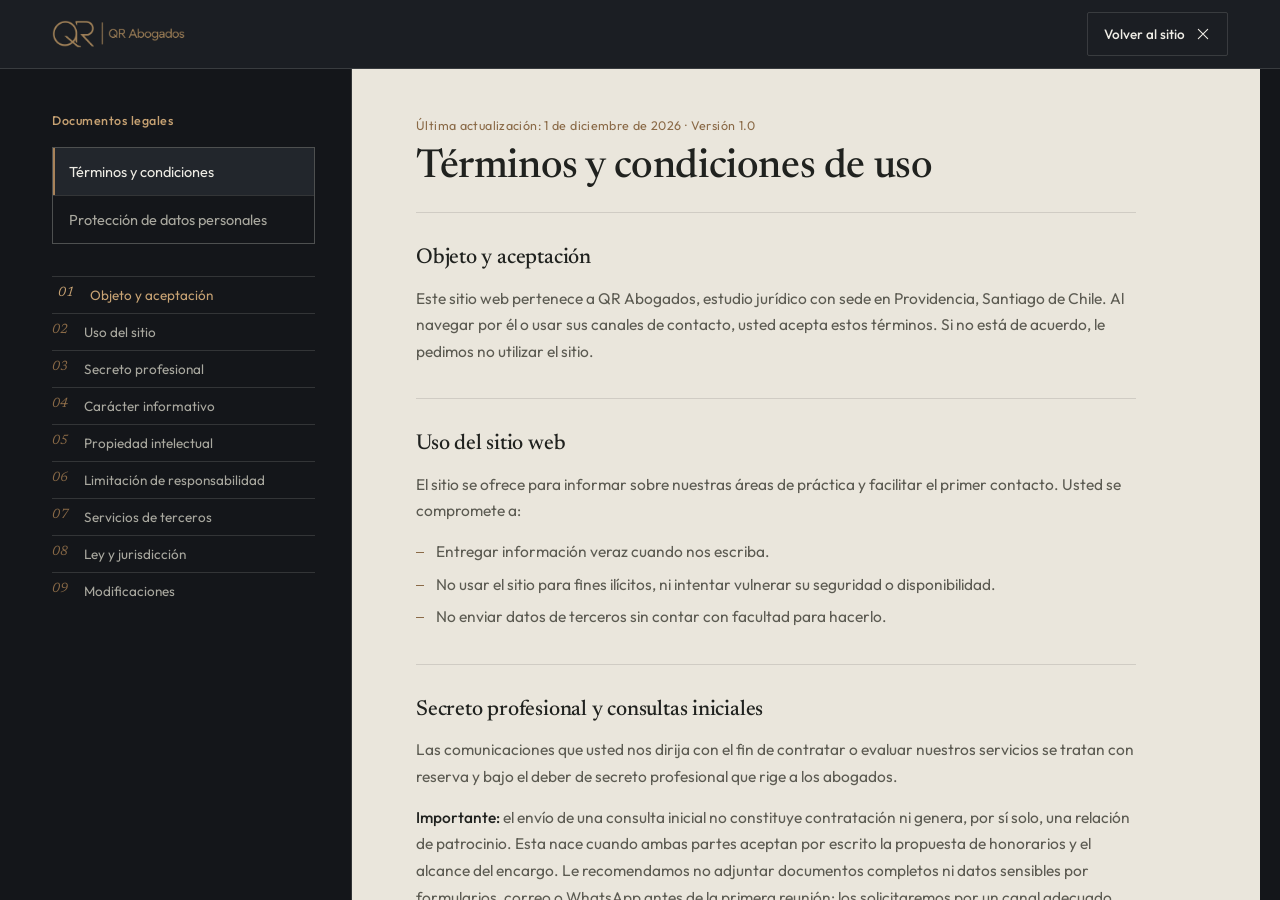
==== legal.html @ 68898412 "add legal advices" ====
<!DOCTYPE html>
<html lang="es">
<head>
<meta charset="UTF-8">
<meta name="viewport" content="width=device-width, initial-scale=1, viewport-fit=cover">
<meta name="theme-color" content="#14161a">
<title>Términos, Condiciones y Protección de Datos | QR Abogados</title>
<meta name="description" content="Términos y condiciones de uso y política de protección de datos personales de QR Abogados, conforme a la Ley N° 21.719.">
<link rel="preconnect" href="https://fonts.googleapis.com">
<link rel="preconnect" href="https://fonts.gstatic.com" crossorigin>
<link href="https://fonts.googleapis.com/css2?family=Newsreader:ital,wght@0,400;0,500;0,600;1,400;1,500&family=Outfit:wght@300;400;500;600;700&display=swap" rel="stylesheet">
<link rel="stylesheet" href="styles.css">
<link rel="stylesheet" href="legal.css">
</head>
<body>

<div class="legal legal-page show" id="legal">
  <div class="legal-bar">
    <div class="wrap legal-bar-in">
      <a href="index.html" class="nav-logo"><img src="logo.png" alt="QR Abogados"></a>
      <a class="legal-close" id="legalClose" href="index.html">Volver al sitio
        <svg width="16" height="16" viewBox="0 0 24 24" fill="none"><path d="M5 5l14 14M19 5L5 19" stroke="currentColor" stroke-width="1.6" stroke-linecap="round"/></svg>
      </a>
    </div>
  </div>

  <div class="wrap legal-body">
    <aside class="legal-side">
      <span class="eyebrow">Documentos legales</span>
      <div class="legal-tabs" role="tablist" aria-label="Documentos">
        <button type="button" role="tab" id="tab-terminos" data-tab="terminos" aria-selected="true" aria-controls="panel-terminos">Términos y condiciones</button>
        <button type="button" role="tab" id="tab-privacidad" data-tab="privacidad" aria-selected="false" aria-controls="panel-privacidad">Protección de datos personales</button>
      </div>
      <nav aria-label="Índice del documento"><ol class="legal-toc" id="legalToc"></ol></nav>
    </aside>

    <div class="legal-main" id="legalMain" tabindex="-1">
      <p class="legal-meta">Última actualización: 1 de diciembre de 2026 · Versión 1.0</p>

      <!-- ===== TÉRMINOS Y CONDICIONES ===== -->
      <article class="legal-panel" id="panel-terminos" role="tabpanel" aria-labelledby="tab-terminos">
        <h2 id="legalTitle">Términos y condiciones de uso</h2>

        <div class="lg-sec" id="t-objeto" data-toc="Objeto y aceptación">
          <h3>Objeto y aceptación</h3>
          <p>Este sitio web pertenece a QR Abogados, estudio jurídico con sede en Providencia, Santiago de Chile. Al navegar por él o usar sus canales de contacto, usted acepta estos términos. Si no está de acuerdo, le pedimos no utilizar el sitio.</p>
        </div>
        <div class="lg-sec" id="t-uso" data-toc="Uso del sitio">
          <h3>Uso del sitio web</h3>
          <p>El sitio se ofrece para informar sobre nuestras áreas de práctica y facilitar el primer contacto. Usted se compromete a:</p>
          <ul>
            <li>Entregar información veraz cuando nos escriba.</li>
            <li>No usar el sitio para fines ilícitos, ni intentar vulnerar su seguridad o disponibilidad.</li>
            <li>No enviar datos de terceros sin contar con facultad para hacerlo.</li>
          </ul>
        </div>
        <div class="lg-sec" id="t-secreto" data-toc="Secreto profesional">
          <h3>Secreto profesional y consultas iniciales</h3>
          <p>Las comunicaciones que usted nos dirija con el fin de contratar o evaluar nuestros servicios se tratan con reserva y bajo el deber de secreto profesional que rige a los abogados.</p>
          <p><strong>Importante:</strong> el envío de una consulta inicial no constituye contratación ni genera, por sí solo, una relación de patrocinio. Esta nace cuando ambas partes aceptan por escrito la propuesta de honorarios y el alcance del encargo. Le recomendamos no adjuntar documentos completos ni datos sensibles por formularios, correo o WhatsApp antes de la primera reunión; los solicitaremos por un canal adecuado.</p>
        </div>
        <div class="lg-sec" id="t-info" data-toc="Carácter informativo">
          <h3>Carácter informativo del contenido</h3>
          <p>La información publicada es de carácter general y no reemplaza asesoría jurídica personalizada. Cada caso depende de sus antecedentes y de la normativa vigente. Ningún contenido del sitio garantiza un resultado determinado en una causa.</p>
        </div>
        <div class="lg-sec" id="t-pi" data-toc="Propiedad intelectual">
          <h3>Propiedad intelectual</h3>
          <p>Los textos, el diseño, el logotipo, las marcas y demás elementos del sitio pertenecen a QR Abogados o se usan con autorización, y están protegidos por la Ley N° 17.336 sobre propiedad intelectual y la normativa de propiedad industrial. Queda prohibida su reproducción, modificación o distribución sin autorización escrita, salvo el uso personal y no comercial.</p>
        </div>
        <div class="lg-sec" id="t-resp" data-toc="Limitación de responsabilidad">
          <h3>Limitación de responsabilidad</h3>
          <p>Hacemos esfuerzos razonables por mantener el sitio disponible y actualizado, pero no garantizamos que esté libre de interrupciones o errores. En la medida permitida por la ley, QR Abogados no responde por perjuicios derivados de:</p>
          <ul>
            <li>Decisiones adoptadas únicamente con base en el contenido informativo del sitio.</li>
            <li>Fallas técnicas, accesos no autorizados ajenos a nuestro control o indisponibilidad temporal.</li>
            <li>El contenido, la disponibilidad o las políticas de sitios y servicios de terceros enlazados.</li>
          </ul>
          <p>Esta limitación no alcanza a la responsabilidad que corresponda por la prestación de servicios jurídicos efectivamente contratados, que se rige por el respectivo contrato de prestación de servicios y la ley.</p>
        </div>
        <div class="lg-sec" id="t-terceros" data-toc="Servicios de terceros">
          <h3>Enlaces y servicios de terceros</h3>
          <p>El sitio enlaza a WhatsApp (Meta) y carga tipografías desde Google Fonts. Al usarlos, usted queda sujeto a las condiciones y políticas de privacidad de cada proveedor, sobre las cuales QR Abogados no tiene control.</p>
        </div>
        <div class="lg-sec" id="t-ley" data-toc="Ley y jurisdicción">
          <h3>Ley aplicable y jurisdicción</h3>
          <p>Estos términos se rigen por las leyes de la República de Chile. Cualquier controversia se someterá a los tribunales ordinarios de justicia con competencia en la ciudad de Santiago, sin perjuicio de los derechos irrenunciables que la ley reconozca a los consumidores.</p>
        </div>
        <div class="lg-sec" id="t-mod" data-toc="Modificaciones">
          <h3>Modificaciones</h3>
          <p>Podemos actualizar estos términos. La versión vigente será la publicada en esta página, con su fecha de actualización.</p>
        </div>
      </article>

      <!-- ===== PROTECCIÓN DE DATOS PERSONALES ===== -->
      <article class="legal-panel" id="panel-privacidad" role="tabpanel" aria-labelledby="tab-privacidad" hidden>
        <h2>Política de protección de datos personales</h2>
        <p class="legal-lead">Esta política se adapta a la Ley N° 21.719, que regula la protección y el tratamiento de los datos personales y entra en vigencia el 1 de diciembre de 2026, y a la Ley N° 19.628 en lo que corresponda.</p>

        <div class="lg-sec" id="p-responsable" data-toc="Responsable del tratamiento">
          <h3>Responsable del tratamiento</h3>
          <dl class="legal-dl">
            <div><dt>Responsable</dt><dd>QR Abogados [razón social y RUT por completar]</dd></div>
            <div><dt>Domicilio</dt><dd>Providencia, Santiago, Región Metropolitana, Chile [dirección por completar]</dd></div>
            <div><dt>Canal para titulares</dt><dd><a href="mailto:contacto@qrabogados.cl?subject=Datos%20personales">contacto@qrabogados.cl</a></dd></div>
          </dl>
        </div>
        <div class="lg-sec" id="p-datos" data-toc="Datos que recolectamos">
          <h3>Datos que recolectamos</h3>
          <ul>
            <li><strong>Datos de identificación y contacto:</strong> nombre, correo, teléfono.</li>
            <li><strong>Contenido de su consulta:</strong> los hechos y antecedentes que usted nos relate.</li>
            <li><strong>Datos técnicos mínimos:</strong> dirección IP y datos del navegador, que se generan al cargar el sitio.</li>
          </ul>
          <p>Algunas consultas pueden contener datos sensibles o relativos a procesos penales o infracciones. Solo los tratamos cuando usted los entrega para evaluar su caso y con las medidas de seguridad reforzadas que corresponden.</p>
        </div>
        <div class="lg-sec" id="p-fin" data-toc="Finalidad y base de licitud">
          <h3>Finalidad y base de licitud</h3>
          <div class="legal-table" role="table" aria-label="Finalidades y bases de licitud">
            <div class="lt-row lt-head" role="row"><span role="columnheader">Finalidad</span><span role="columnheader">Base de licitud</span></div>
            <div class="lt-row" role="row"><span role="cell">Responder su solicitud y evaluar si podemos asumir su caso.</span><span role="cell">Medidas precontractuales solicitadas por usted y su consentimiento.</span></div>
            <div class="lt-row" role="row"><span role="cell">Elaborar la propuesta de honorarios y ejecutar el contrato de servicios.</span><span role="cell">Ejecución de contrato.</span></div>
            <div class="lt-row" role="row"><span role="cell">Cumplir obligaciones legales, tributarias y de ética profesional.</span><span role="cell">Obligación legal.</span></div>
            <div class="lt-row" role="row"><span role="cell">Seguridad del sitio y prevención de abusos.</span><span role="cell">Interés legítimo.</span></div>
          </div>
          <p>No usamos sus datos para publicidad ni para decisiones automatizadas, y no los vendemos ni cedemos con fines comerciales.</p>
        </div>
        <div class="lg-sec" id="p-plazo" data-toc="Plazo de conservación">
          <h3>Plazo de conservación</h3>
          <p>Si su consulta no deriva en contratación, la eliminamos dentro de 12 meses [plazo por confirmar]. Si se contrata, conservamos la información durante la prestación del servicio y los plazos exigidos por la ley y los deberes profesionales; luego se elimina o anonimiza.</p>
        </div>
        <div class="lg-sec" id="p-dest" data-toc="Destinatarios y transferencias">
          <h3>Destinatarios y transferencias</h3>
          <p>Solo acceden a sus datos el abogado asignado y el personal estrictamente necesario, obligados a confidencialidad. Podemos comunicarlos a tribunales, organismos públicos o proveedores tecnológicos (alojamiento, correo) cuando sea necesario para el servicio o lo exija la ley. Si usted nos escribe por WhatsApp, Meta procesa esos mensajes bajo su propia política y puede hacerlo fuera de Chile; las fuentes de Google Fonts también implican el envío de su IP a Google.</p>
        </div>
        <div class="lg-sec" id="p-seg" data-toc="Seguridad">
          <h3>Seguridad</h3>
          <p>Aplicamos medidas técnicas y organizativas razonables: acceso restringido, comunicaciones cifradas y deber de reserva. Si ocurriera una vulneración que afecte sus datos, la comunicaremos a la Agencia de Protección de Datos Personales y a usted cuando la ley lo exija.</p>
        </div>

        <div class="lg-sec" id="derechos" data-toc="Sus derechos (ARSOP)">
          <h3>Sus derechos: Acceso, Rectificación, Supresión, Oposición y Portabilidad</h3>
          <p>Como titular puede ejercer estos derechos de forma gratuita. Elija uno y se abrirá un correo ya redactado dirigido a nuestro canal de privacidad.</p>
          <div class="arsop">
            <button type="button" class="arsop-card" data-right="Acceso" data-desc="Conocer si tratamos sus datos y obtener una copia de ellos.">
              <span class="arsop-k">A</span><strong>Acceso</strong><small>Conocer qué datos suyos tratamos y recibir copia.</small>
            </button>
            <button type="button" class="arsop-card" data-right="Rectificación" data-desc="Corregir datos inexactos, desactualizados o incompletos.">
              <span class="arsop-k">R</span><strong>Rectificación</strong><small>Corregir datos inexactos o incompletos.</small>
            </button>
            <button type="button" class="arsop-card" data-right="Supresión" data-desc="Eliminar sus datos cuando proceda legalmente.">
              <span class="arsop-k">S</span><strong>Supresión</strong><small>Eliminar sus datos cuando proceda.</small>
            </button>
            <button type="button" class="arsop-card" data-right="Oposición" data-desc="Oponerme a un tratamiento determinado de mis datos.">
              <span class="arsop-k">O</span><strong>Oposición</strong><small>Oponerse a un tratamiento específico.</small>
            </button>
            <button type="button" class="arsop-card" data-right="Portabilidad" data-desc="Recibir mis datos en formato estructurado y de uso común.">
              <span class="arsop-k">P</span><strong>Portabilidad</strong><small>Recibir sus datos en formato estructurado.</small>
            </button>
          </div>
          <ul>
            <li><strong>Cómo:</strong> indique su nombre, el derecho que ejerce y, si corresponde, los datos afectados. Podemos pedirle acreditar su identidad.</li>
            <li><strong>Plazo:</strong> respondemos dentro de 30 días corridos, prorrogables por otros 30 si la complejidad lo justifica, informándole el motivo.</li>
            <li><strong>Límites:</strong> algunos datos deben conservarse por ley o por el deber de secreto y defensa; si denegamos una solicitud, le explicaremos los fundamentos.</li>
            <li><strong>Otros derechos:</strong> también puede solicitar el bloqueo temporal del tratamiento y retirar su consentimiento en cualquier momento, sin efecto retroactivo.</li>
          </ul>
        </div>
        <div class="lg-sec" id="p-reclamo" data-toc="Reclamación ante la Agencia">
          <h3>Reclamación ante la Agencia</h3>
          <p>Si considera que no atendimos debidamente su solicitud, puede reclamar ante la Agencia de Protección de Datos Personales, sin perjuicio de las acciones judiciales que correspondan.</p>
        </div>
        <div class="lg-sec" id="p-cambios" data-toc="Cambios a esta política">
          <h3>Cambios a esta política</h3>
          <p>Cualquier modificación sustancial se publicará aquí con su nueva fecha de actualización.</p>
        </div>
      </article>
    </div>
  </div>
</div>

<script src="legal.js"></script>
</body>
</html>
---- styles.css ----
:root{
    --charcoal:#14161a;
    --charcoal-2:#1b1e23;
    --charcoal-3:#22262c;
    --stone:#eae6dc;
    --stone-2:#ddd6c6;
    --stone-3:#d0c8b4;
    --bronze:#a9835a;
    --bronze-light:#c7a273;
    --bronze-dark:#8a6a47;
    --ink:#eeece5;
    --ink-dim:#a9a89f;
    --text-dark:#20221f;
    --text-dim:#5c5b52;
    --line-light:rgba(238,236,229,0.14);
    --line-dark:rgba(20,22,26,0.12);
    --ease-out: cubic-bezier(0.23, 1, 0.32, 1);
    --ease-in-out: cubic-bezier(0.77, 0, 0.175, 1);
    --radius: 2px;
    padding-top: env(safe-area-inset-top, 0px);
    padding-bottom: env(safe-area-inset-bottom, 0px);
  }
  *{box-sizing:border-box; margin:0; padding:0;}
  html{scroll-behavior:smooth; scroll-padding-top: 84px;}
  body{
    font-family:'Outfit', -apple-system, sans-serif;
    background:var(--charcoal);
    color:var(--ink);
    -webkit-font-smoothing:antialiased;
    overflow-x:hidden;
    position:relative;
  }
  #servicios, #elegirnos, .cta-strip{
    position:relative;
    background-image:
      radial-gradient(560px 320px at 92% 0%, rgba(169,131,90,0.07), transparent 70%),
      radial-gradient(480px 300px at 4% 100%, rgba(169,131,90,0.04), transparent 70%);
  }
  img{max-width:100%; display:block;}
  a{color:inherit; text-decoration:none;}
  ul{list-style:none;}
  .wrap{max-width:1240px; margin:0 auto; padding-left:32px; padding-right:32px;}
  @media (max-width:640px){ .wrap{padding-left:20px; padding-right:20px;} }

  h1,h2,h3,h4{font-family:'Newsreader', Georgia, serif; font-weight:500; line-height:1.08; letter-spacing:-0.01em;}
  .eyebrow{
    font-family:'Outfit', sans-serif;
    font-size:12.5px;
    font-weight:500;
    letter-spacing:0.04em;
    color:var(--bronze-light);
  }
  .btn{
    display:inline-flex; align-items:center; justify-content:center; gap:8px;
    padding:14px 28px;
    font-family:'Outfit', sans-serif;
    font-size:14.5px;
    font-weight:500;
    letter-spacing:0.01em;
    border-radius:var(--radius);
    border:1px solid transparent;
    cursor:pointer;
    transition:transform 160ms var(--ease-out), background-color 180ms var(--ease-out), border-color 180ms var(--ease-out), color 180ms var(--ease-out);
    white-space:nowrap;
  }
  .btn:active{ transform:scale(0.97); }
  .btn-solid{ background:var(--bronze); color:var(--charcoal); }
  @media (hover:hover) and (pointer:fine){
    .btn-solid:hover{ background:var(--bronze-light); }
  }
  .btn-outline{ background:transparent; border-color:var(--line-light); color:var(--ink); }
  @media (hover:hover) and (pointer:fine){
    .btn-outline:hover{ border-color:var(--bronze-light); color:var(--bronze-light); }
  }
  .btn-outline-dark{ background:transparent; border-color:var(--line-dark); color:var(--text-dark); }
  @media (hover:hover) and (pointer:fine){
    .btn-outline-dark:hover{ border-color:var(--bronze-dark); color:var(--bronze-dark); }
  }
  .btn:focus-visible, a:focus-visible, button:focus-visible, summary:focus-visible{
    outline:2px solid var(--bronze-light);
    outline-offset:3px;
  }

  /* ---------- NAVBAR ---------- */
  header.nav{
    position:fixed; top:0; left:0; right:0; z-index:100;
    padding-top:env(safe-area-inset-top, 0px);
    background:rgba(20,22,26,0.72);
    backdrop-filter:blur(14px) saturate(140%);
    -webkit-backdrop-filter:blur(14px) saturate(140%);
    border-bottom:1px solid var(--line-light);
    transition:background-color 220ms var(--ease-out);
  }
  .nav-inner{
    height:72px;
    display:flex; align-items:center; justify-content:space-between;
    gap:24px;
  }
  .nav-logo img{ height:30px; width:auto; }
  .nav-links{ display:flex; align-items:center; gap:36px; }
  .nav-links a{
    font-size:14px; font-weight:400; color:var(--ink-dim);
    transition:color 160ms var(--ease-out);
    position:relative;
    padding:4px 0;
  }
  .nav-links a::after{
    content:''; position:absolute; left:0; right:100%; bottom:0; height:1px; background:var(--bronze-light);
    transition:right 220ms var(--ease-out);
  }
  @media (hover:hover) and (pointer:fine){
    .nav-links a:hover{ color:var(--ink); }
    .nav-links a:hover::after{ right:0; }
  }
  .nav-cta{ display:flex; align-items:center; gap:16px; }
  .nav-toggle{ display:none; background:none; border:none; color:var(--ink); cursor:pointer; padding:8px; }
  @media (max-width:900px){
    .nav-links{ display:none; }
    .nav-toggle{ display:flex; }
    .nav-cta .btn-solid{ padding:11px 18px; font-size:13px; }
  }

  .mobile-menu{
    position:fixed; inset:72px 0 0 0; z-index:90;
    background:var(--charcoal-2);
    transform:translateY(-8px); opacity:0; pointer-events:none;
    transition:transform 220ms var(--ease-out), opacity 220ms var(--ease-out);
    padding:12px 0;
  }
  .mobile-menu.open{ transform:translateY(0); opacity:1; pointer-events:auto; }
  .mobile-menu a{
    display:block; padding:18px 32px; font-size:19px; font-family:'Newsreader',serif;
    border-bottom:1px solid var(--line-light);
  }

  /* ---------- HERO ---------- */
  .hero{
    position:relative;
    min-height:100dvh;
    display:flex; flex-direction:column; justify-content:flex-end;
    padding-top: max(96px, calc(96px + env(safe-area-inset-top, 0px)));
    padding-bottom:88px;
    isolation:isolate;
  }
  .hero-bg{
    position:absolute; inset:0; z-index:-2;
    background-image:url('bg-hero.png');
    background-size:cover; background-position:center 62%;
  }
  .hero-bg::after{
    content:'';
    position:absolute; inset:0;
    background:
      linear-gradient(0deg, rgba(15,16,19,0.94) 4%, rgba(15,16,19,0.72) 42%, rgba(15,16,19,0.42) 68%, rgba(15,16,19,0.55) 100%),
      linear-gradient(100deg, rgba(15,16,19,0.55) 0%, rgba(15,16,19,0.08) 60%);
  }
  .hero .wrap{ width:100%; text-align:left; }
  .hero-content{ max-width:720px; margin-right:auto; text-align:left; }
  .hero .eyebrow{ display:block; margin-bottom:22px; }
  .hero h1{
    font-size:clamp(2.15rem, 4.1vw, 3.4rem);
    color:var(--ink);
    max-width:19ch;
    text-align:left;
  }
  .hero p.sub{
    margin-top:24px;
    font-size:17px;
    line-height:1.55;
    color:var(--ink-dim);
    max-width:46ch;
    text-align:left;
  }
  .hero-actions{ margin-top:38px; display:flex; gap:16px; flex-wrap:wrap; justify-content:flex-start; }
  .hero-fade{
    opacity:0; transform:translateY(14px);
    animation:heroIn 900ms var(--ease-out) forwards;
  }
  .hero-fade.d1{ animation-delay:80ms; }
  .hero-fade.d2{ animation-delay:200ms; }
  .hero-fade.d3{ animation-delay:340ms; }
  @keyframes heroIn{ to{ opacity:1; transform:translateY(0); } }
  @media (prefers-reduced-motion:reduce){
    .hero-fade{ opacity:1; transform:none; animation:none; }
  }

  /* ---------- SECTION SHELL ---------- */
  section{ padding:112px 0; }
  @media (max-width:640px){ section{ padding:76px 0; } }
  .section-head{ max-width:640px; margin-bottom:64px; }
  .section-head .eyebrow{ display:block; margin-bottom:16px; }
  .section-head h2{ font-size:clamp(1.9rem, 3.4vw, 2.7rem); color:var(--ink); }
  .light-section .section-head h2{ color:var(--text-dark); }
  .light-section{
    background-color:var(--stone);
    background-image:
      radial-gradient(600px 340px at 96% 0%, rgba(138,106,71,0.07), transparent 70%),
      radial-gradient(480px 300px at 0% 100%, rgba(138,106,71,0.05), transparent 70%);
    color:var(--text-dark);
  }
  .light-section .eyebrow{ color:var(--bronze-dark); }

  /* ---------- SERVICIOS (bento asimetrico) ---------- */
  .services-grid{
    display:grid;
    grid-template-columns:repeat(6,1fr);
    gap:1px;
    background:var(--line-light);
    border:1px solid var(--line-light);
  }
  .service-card{
    background:var(--charcoal);
    padding:44px 38px;
    display:flex; flex-direction:column;
    grid-column:span 3;
  }
  .service-card.wide{ grid-column:span 4; }
  .service-card.narrow{ grid-column:span 2; }
  @media (max-width:900px){
    .service-card, .service-card.wide, .service-card.narrow{ grid-column:span 6; }
  }
  .service-icon{ width:34px; height:34px; color:var(--bronze-light); margin-bottom:28px; }
  .service-card h3{ font-size:1.5rem; color:var(--ink); margin-bottom:18px; }
  .service-card ul{ margin-top:auto; padding-top:14px; }
  .service-card li{
    font-size:14.5px; color:var(--ink-dim); line-height:1.5;
    padding:9px 0 9px 20px;
    border-top:1px solid var(--line-light);
    position:relative;
  }
  .service-card li:first-child{ border-top:1px solid var(--line-light); }
  .service-card li::before{
    content:''; position:absolute; left:0; top:17px; width:8px; height:1px; background:var(--bronze-light);
  }

  /* ---------- NOSOTROS (tipografico, sin fotos) ---------- */
  .team-list{ border-top:1px solid var(--line-dark); max-width:640px; margin:0 auto; }
  .team-row{
    display:flex;
    flex-direction:column;
    gap:10px;
    padding:34px 0;
    border-bottom:1px solid var(--line-dark);
  }
  .team-row:nth-child(odd){ align-items:flex-start; text-align:left; }
  .team-row:nth-child(even){ align-items:flex-end; text-align:right; }
  .team-row .tname{
    font-family:'Newsreader', serif;
    font-style:italic;
    font-size:clamp(1.6rem, 3.4vw, 2.3rem);
    font-weight:500;
    color:var(--text-dark);
  }
  .team-row:nth-child(even) .tname{ color:var(--bronze-dark); }
  .team-meta{
    display:flex; flex-direction:column; gap:6px;
  }
  .team-row .tspec{
    font-size:13px; letter-spacing:0.03em; color:var(--text-dim);
    white-space:nowrap;
  }
  .team-row .temail{
    font-size:12.5px; color:var(--bronze-dark);
    white-space:nowrap;
    border-bottom:1px solid transparent;
    transition:border-color 160ms var(--ease-out), color 160ms var(--ease-out);
  }
  @media (hover:hover) and (pointer:fine){
    .team-row .temail:hover{ border-color:var(--bronze-dark); color:var(--text-dark); }
  }
  @media (max-width:640px){
    .team-row{ padding:24px 0; gap:8px; }
  }

  /* ---------- POR QUE ELEGIRNOS ---------- */
  .why-grid{
    display:grid; grid-template-columns:repeat(2,1fr); gap:1px 64px;
  }
  .why-item{
    display:flex; gap:22px;
    padding:36px 0;
    border-top:1px solid var(--line-light);
  }
  @media (max-width:760px){ .why-grid{ grid-template-columns:1fr; gap:0; } }
  .why-icon{ width:26px; height:26px; flex-shrink:0; color:var(--bronze-light); margin-top:4px; }
  .why-item h3{ font-size:1.15rem; color:var(--ink); font-weight:500; margin-bottom:8px; }
  .why-item p{ font-size:14.5px; color:var(--ink-dim); line-height:1.6; max-width:38ch; }

  /* ---------- FAQ ---------- */
  .faq-list{ border-top:1px solid var(--line-dark); max-width:820px; }
  .faq-item{ border-bottom:1px solid var(--line-dark); }
  .faq-q{
    width:100%; text-align:left; background:none; border:none; cursor:pointer;
    display:flex; align-items:center; justify-content:space-between; gap:20px;
    padding:26px 2px;
    font-family:'Newsreader', serif; font-size:1.15rem; color:var(--text-dark);
  }
  .faq-q .plus{
    position:relative; width:18px; height:18px; flex-shrink:0;
  }
  .faq-q .plus::before, .faq-q .plus::after{
    content:''; position:absolute; background:var(--bronze-dark);
    top:50%; left:50%; transform:translate(-50%,-50%);
  }
  .faq-q .plus::before{ width:18px; height:1.5px; }
  .faq-q .plus::after{ width:1.5px; height:18px; transition:transform 220ms var(--ease-in-out); }
  .faq-item.open .plus::after{ transform:translate(-50%,-50%) rotate(90deg); }
  .faq-a{
    max-height:0; overflow:hidden;
    transition:max-height 260ms var(--ease-in-out);
  }
  .faq-a p{ padding:0 2px 28px; font-size:14.5px; line-height:1.65; color:var(--text-dim); max-width:62ch; }

  /* ---------- CTA STRIP ---------- */
  .cta-strip{
    background-color:var(--charcoal-3);
    border-top:1px solid var(--line-light);
    border-bottom:1px solid var(--line-light);
    padding:80px 0;
    text-align:center;
  }
  .cta-strip h2{ font-size:clamp(1.7rem,3.4vw,2.4rem); color:var(--ink); max-width:20ch; margin:0 auto 30px; }
  .cta-strip .btn-row{ display:flex; gap:16px; justify-content:center; flex-wrap:wrap; }

  /* ---------- FOOTER ---------- */
  footer{ background:var(--charcoal-2); padding-top:88px; }
  .footer-grid{
    display:grid; grid-template-columns:1.4fr 1fr 1fr 1.2fr 1fr;
    gap:40px;
    padding-bottom:64px;
    border-bottom:1px solid var(--line-light);
  }
  @media (max-width:900px){ .footer-grid{ grid-template-columns:1fr 1fr; } }
  @media (max-width:520px){ .footer-grid{ grid-template-columns:1fr; } }
  .footer-grid img{ height:26px; margin-bottom:18px; opacity:0.94; }
  .footer-grid p.tag{ font-size:13.5px; color:var(--ink-dim); max-width:26ch; line-height:1.6; }
  .footer-col h4{
    font-family:'Outfit',sans-serif; font-size:12.5px; font-weight:500; letter-spacing:0.04em;
    color:var(--bronze-light); margin-bottom:20px;
  }
  .footer-col a, .footer-col span{ display:block; font-size:14px; color:var(--ink-dim); padding:6px 0; }
  .footer-col a{ transition:color 160ms var(--ease-out); }
  @media (hover:hover) and (pointer:fine){ .footer-col a:hover{ color:var(--ink); } }
  .footer-bottom{
    display:grid; grid-template-columns:1fr 1fr 1fr; align-items:center; gap:14px;
    padding:26px 0;
    font-size:12.5px; color:var(--ink-dim);
  }
  .footer-bottom .col-left{ text-align:left; }
  .footer-bottom .col-center{ text-align:center; }
  .footer-bottom .col-right{ text-align:right; }
  .footer-bottom a{ transition:color 160ms var(--ease-out); }
  @media (hover:hover) and (pointer:fine){ .footer-bottom a:hover{ color:var(--bronze-light); } }
  @media (max-width:640px){
    .footer-bottom{ grid-template-columns:1fr; text-align:center; gap:10px; }
    .footer-bottom .col-left, .footer-bottom .col-center, .footer-bottom .col-right{ text-align:center; }
  }

  /* ---------- WHATSAPP FLOAT ---------- */
  .wa-float{
    position:fixed; right:22px; bottom:calc(22px + env(safe-area-inset-bottom, 0px)); z-index:80;
    width:56px; height:56px; border-radius:50%;
    background:#25D366; color:#0b1a10;
    display:flex; align-items:center; justify-content:center;
    box-shadow:0 8px 24px rgba(0,0,0,0.32);
    transition:transform 160ms var(--ease-out);
  }
  .wa-float:active{ transform:scale(0.94); }
  @media (hover:hover) and (pointer:fine){
    .wa-float:hover{ transform:scale(1.06); }
  }
  .wa-float svg{ width:28px; height:28px; }

  @media (prefers-reduced-motion:reduce){
    *{ animation-duration:0.001ms !important; transition-duration:0.001ms !important; }
  }
---- legal.css ----
/* ---------- VISTA LEGAL: AGREGAR AL FINAL DE styles.css ---------- */
body.legal-open{ overflow:hidden; }
.legal{
  position:fixed; inset:0; z-index:200;
  background:var(--charcoal);
  display:flex; flex-direction:column;
  opacity:0; transform:translateY(10px);
  transition:opacity 240ms var(--ease-out), transform 240ms var(--ease-out);
  padding-top:env(safe-area-inset-top, 0px);
}
.legal[hidden]{ display:none; }
.legal.show{ opacity:1; transform:none; }

.legal-bar{ border-bottom:1px solid var(--line-light); background:var(--charcoal-2); flex-shrink:0; }
.legal-bar-in{ height:68px; display:flex; align-items:center; justify-content:space-between; }
.legal-bar img{ height:28px; width:auto; }
.legal-close{
  display:inline-flex; align-items:center; gap:10px;
  background:none; border:1px solid var(--line-light); border-radius:var(--radius);
  color:var(--ink); font:500 13.5px 'Outfit',sans-serif; padding:10px 16px; cursor:pointer;
  transition:border-color 180ms var(--ease-out), color 180ms var(--ease-out), transform 160ms var(--ease-out);
}
.legal-close:active{ transform:scale(0.97); }
@media (hover:hover) and (pointer:fine){ .legal-close:hover{ border-color:var(--bronze-light); color:var(--bronze-light); } }

.legal-body{
  flex:1; min-height:0; width:100%;
  display:grid; grid-template-columns:300px 1fr; gap:0;
}
.legal-side{
  padding:40px 36px 40px 0; overflow-y:auto;
  border-right:1px solid var(--line-light);
}
.legal-tabs{ display:flex; flex-direction:column; gap:1px; margin:18px 0 32px; background:var(--line-light); border:1px solid var(--line-light); }
.legal-tabs button{
  text-align:left; background:var(--charcoal); border:none; cursor:pointer;
  padding:14px 16px; font:400 14.5px 'Outfit',sans-serif; color:var(--ink-dim);
  transition:color 160ms var(--ease-out), background-color 160ms var(--ease-out);
}
.legal-tabs button[aria-selected="true"]{ background:var(--charcoal-3); color:var(--ink); box-shadow:inset 2px 0 0 var(--bronze); }
@media (hover:hover) and (pointer:fine){ .legal-tabs button:hover{ color:var(--ink); } }

.legal-toc{ list-style:none; counter-reset:toc; }
.legal-toc li{ counter-increment:toc; }
.legal-toc a{
  display:flex; gap:12px; padding:9px 0; font-size:13.5px; color:var(--ink-dim);
  border-top:1px solid var(--line-light);
  transition:color 160ms var(--ease-out), padding-left 200ms var(--ease-out);
}
.legal-toc a::before{ content:counter(toc, decimal-leading-zero); font-family:'Newsreader',serif; font-style:italic; color:var(--bronze-dark); min-width:20px; }
.legal-toc a.active{ color:var(--bronze-light); padding-left:6px; }
.legal-toc a.active::before{ color:var(--bronze-light); }
@media (hover:hover) and (pointer:fine){ .legal-toc a:hover{ color:var(--ink); } }

.legal-main{
  overflow-y:auto; scroll-behavior:smooth; outline:none;
  background:var(--stone); color:var(--text-dark);
  padding:48px clamp(24px,5vw,72px) 96px;
  margin-right:-32px; /* se funde con el borde de .wrap */
}
.legal-meta{ font-size:12.5px; letter-spacing:0.03em; color:var(--bronze-dark); margin-bottom:14px; }
.legal-panel{ max-width:720px; }
.legal-panel h2{ font-size:clamp(1.8rem,3.2vw,2.5rem); margin-bottom:22px; }
.legal-lead{ font-family:'Newsreader',serif; font-size:1.2rem; line-height:1.5; color:var(--text-dim); margin-bottom:12px; }
.lg-sec{ padding:34px 0; border-top:1px solid var(--line-dark); scroll-margin-top:16px; }
.lg-sec h3{ font-size:1.35rem; margin-bottom:14px; }
.lg-sec p, .lg-sec li{ font-size:15.5px; line-height:1.72; color:var(--text-dim); }
.lg-sec p + p, .lg-sec p + ul, .lg-sec ul + p{ margin-top:14px; }
.lg-sec strong{ color:var(--text-dark); font-weight:500; }
.lg-sec ul{ margin-top:12px; }
.lg-sec li{ position:relative; padding-left:20px; margin-top:6px; }
.lg-sec li::before{ content:''; position:absolute; left:0; top:0.9em; width:8px; height:1px; background:var(--bronze-dark); }
.lg-sec a{ color:var(--bronze-dark); border-bottom:1px solid var(--line-dark); }

.legal-dl > div{ display:grid; grid-template-columns:150px 1fr; gap:16px; padding:12px 0; border-top:1px solid var(--line-dark); font-size:15px; }
.legal-dl dt{ color:var(--bronze-dark); font-size:13px; letter-spacing:0.03em; }
.legal-dl dd{ color:var(--text-dark); }

.legal-table{ border:1px solid var(--line-dark); margin:8px 0 16px; }
.lt-row{ display:grid; grid-template-columns:1.4fr 1fr; gap:20px; padding:14px 16px; font-size:14.5px; line-height:1.55; color:var(--text-dim); border-top:1px solid var(--line-dark); }
.lt-row:first-child{ border-top:none; }
.lt-head{ background:var(--stone-2); font-size:12.5px; letter-spacing:0.04em; color:var(--text-dark); font-weight:500; }

.arsop{ display:grid; grid-template-columns:repeat(auto-fit,minmax(200px,1fr)); gap:1px; background:var(--line-dark); border:1px solid var(--line-dark); margin:22px 0 26px; }
.arsop-card{
  position:relative; text-align:left; cursor:pointer; border:none;
  background:var(--stone); padding:22px 20px 20px; display:flex; flex-direction:column; gap:6px;
  font-family:'Outfit',sans-serif; color:var(--text-dark);
  transition:background-color 200ms var(--ease-out), transform 160ms var(--ease-out);
}
.arsop-card:active{ transform:scale(0.98); }
.arsop-k{ font-family:'Newsreader',serif; font-style:italic; font-size:2.4rem; line-height:1; color:var(--bronze-dark); transition:transform 260ms var(--ease-out); transform-origin:left bottom; }
.arsop-card strong{ font-family:'Newsreader',serif; font-size:1.2rem; font-weight:500; }
.arsop-card small{ font-size:13px; line-height:1.5; color:var(--text-dim); }
@media (hover:hover) and (pointer:fine){
  .arsop-card:hover{ background:var(--stone-2); }
  .arsop-card:hover .arsop-k{ transform:scale(1.12); }
}
.legal .btn:focus-visible, .legal a:focus-visible, .legal button:focus-visible{ outline-color:var(--bronze); }

@media (max-width:900px){
  .legal-body{ grid-template-columns:1fr; grid-template-rows:auto 1fr; }
  .legal-side{ padding:20px 0 12px; border-right:none; border-bottom:1px solid var(--line-light); overflow:visible; }
  .legal-tabs{ flex-direction:row; margin:12px 0 10px; }
  .legal-tabs button{ flex:1; font-size:13px; padding:12px 10px; }
  .legal-toc{ display:flex; gap:8px; overflow-x:auto; padding-bottom:6px; }
  .legal-toc li{ flex-shrink:0; }
  .legal-toc a{ border:1px solid var(--line-light); padding:7px 12px; white-space:nowrap; }
  .legal-toc a.active{ padding-left:12px; border-color:var(--bronze-light); }
  .legal-toc a::before{ display:none; }
  .legal-main{ margin:0 -20px; padding:32px 20px 80px; }
  .legal-dl > div{ grid-template-columns:1fr; gap:4px; }
  .lt-row{ grid-template-columns:1fr; gap:6px; }
}

/* Modo página independiente (legal.html) */
.legal-page{ opacity:1; transform:none; transition:none; }
.legal-bar a.nav-logo{ display:inline-flex; }

/* ---------- RESPONSIVE: móvil, tablet y horizontal ---------- */
.legal{
  --wp:32px;
  height:100vh; height:100dvh;
  -webkit-text-size-adjust:100%; text-size-adjust:100%;
  padding-left:env(safe-area-inset-left, 0px);
  padding-right:env(safe-area-inset-right, 0px);
}
@media (max-width:640px){ .legal{ --wp:20px; } }
.legal-side, .legal-main{ min-width:0; }
.legal-side{ overscroll-behavior:contain; }
.legal-main{
  margin-right:calc(-1 * var(--wp));
  overscroll-behavior:contain; -webkit-overflow-scrolling:touch;
  padding-bottom:calc(96px + env(safe-area-inset-bottom, 0px));
}
.lg-sec, .legal-dl dd, .lt-row span, .legal-lead{ overflow-wrap:anywhere; }
.arsop{ grid-template-columns:repeat(auto-fit, minmax(min(100%, 190px), 1fr)); }
.legal-close, .legal-tabs button, .arsop-card{ min-height:44px; }
.legal-toc{ scrollbar-width:none; }
.legal-toc::-webkit-scrollbar{ display:none; }

@media (min-width:901px) and (max-width:1100px){
  .legal-body{ grid-template-columns:240px minmax(0,1fr); }
  .legal-side{ padding-right:24px; }
}

@media (max-width:900px){
  .legal-bar-in{ height:60px; }
  .legal-body{ grid-template-columns:minmax(0,1fr); grid-template-rows:auto minmax(0,1fr); }
  .legal-side .eyebrow{ display:none; }
  .legal-side{ padding:12px 0 10px; }
  .legal-tabs{ margin:0 0 10px; }
  .legal-main{
    margin:0 calc(-1 * var(--wp));
    padding:28px var(--wp) calc(72px + env(safe-area-inset-bottom, 0px));
  }
  .legal-toc{
    padding-right:24px;
    -webkit-mask-image:linear-gradient(90deg,#000 90%,transparent);
    mask-image:linear-gradient(90deg,#000 90%,transparent);
  }
  .legal-toc a{ min-height:40px; align-items:center; }
}

@media (max-width:420px){
  .legal-bar img{ height:24px; }
  .legal-close{ padding:0 12px; font-size:13px; }
  .legal-tabs button{ font-size:12.5px; padding:10px 8px; line-height:1.3; }
  .legal-panel h2{ font-size:1.7rem; }
  .legal-lead{ font-size:1.08rem; }
  .lg-sec{ padding:26px 0; }
  .lg-sec h3{ font-size:1.2rem; }
  .lg-sec p, .lg-sec li{ font-size:15px; }
  .arsop-k{ font-size:2rem; }
}

@media (max-width:900px) and (max-height:500px) and (orientation:landscape){
  .legal-bar-in{ height:48px; }
  .legal-body{ grid-template-columns:230px minmax(0,1fr); grid-template-rows:minmax(0,1fr); }
  .legal-side{ padding:16px 20px 16px 0; border-right:1px solid var(--line-light); border-bottom:0; overflow-y:auto; }
  .legal-tabs{ flex-direction:column; margin:0 0 16px; }
  .legal-toc{ display:block; overflow:visible; padding:0; -webkit-mask-image:none; mask-image:none; }
  .legal-toc li{ flex-shrink:1; }
  .legal-toc a{ border:0; border-top:1px solid var(--line-light); padding:8px 0; min-height:0; white-space:normal; align-items:flex-start; }
  .legal-toc a::before{ display:inline; }
  .legal-toc a.active{ padding-left:6px; border-color:var(--line-light); }
  .legal-main{ margin:0; margin-right:calc(-1 * var(--wp)); padding:24px 28px 56px; }
}

@media (prefers-reduced-motion:reduce){
  .legal-main{ scroll-behavior:auto; }
  .legal{ transition:none; }
}
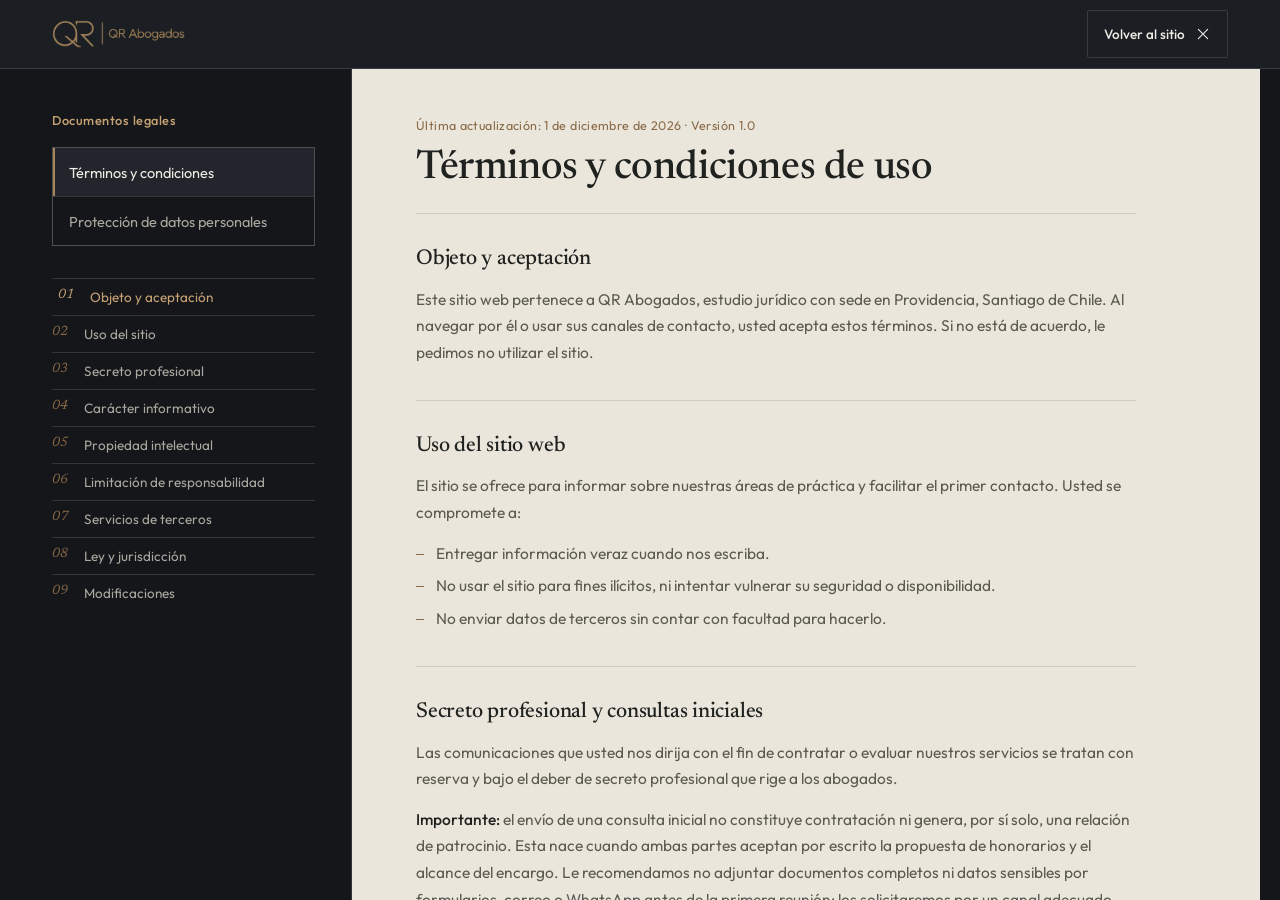
==== commit 93945424: "update responsive design" ====
--- a/legal.html
+++ b/legal.html
@@ -1,182 +1,185 @@
 <!DOCTYPE html>
-<html lang="es">
-<head>
-<meta charset="UTF-8">
-<meta name="viewport" content="width=device-width, initial-scale=1, viewport-fit=cover">
-<meta name="theme-color" content="#14161a">
-<title>Términos, Condiciones y Protección de Datos | QR Abogados</title>
-<meta name="description" content="Términos y condiciones de uso y política de protección de datos personales de QR Abogados, conforme a la Ley N° 21.719.">
-<link rel="preconnect" href="https://fonts.googleapis.com">
-<link rel="preconnect" href="https://fonts.gstatic.com" crossorigin>
-<link href="https://fonts.googleapis.com/css2?family=Newsreader:ital,wght@0,400;0,500;0,600;1,400;1,500&family=Outfit:wght@300;400;500;600;700&display=swap" rel="stylesheet">
-<link rel="stylesheet" href="styles.css">
-<link rel="stylesheet" href="legal.css">
-</head>
-<body>
+<html lang="es-CL">
+  <head>
+    <meta charset="UTF-8">
+    <meta name="viewport" content="width=device-width, initial-scale=1, viewport-fit=cover">
+    <meta name="theme-color" content="#14161a">
+    <link rel="canonical" href="https://qrabogados.cl/legal.html">
+    <title>Términos, Condiciones y Protección de Datos | QR Abogados</title>
+    <meta name="description" content="Términos y condiciones de uso y política de protección de datos personales de QR Abogados, conforme a la Ley N° 21.719.">
+    <link rel="preconnect" href="https://fonts.googleapis.com">
+    <link rel="preconnect" href="https://fonts.gstatic.com" crossorigin>
+    <link href="https://fonts.googleapis.com/css2?family=Newsreader:ital,wght@0,400;0,500;0,600;1,400;1,500&family=Outfit:wght@300;400;500;600;700&display=swap" rel="stylesheet">
+    <link rel="stylesheet" href="styles.css">
+    <link rel="stylesheet" href="legal.css">
+    <link rel="icon" type="image/x-icon" href="/favicon.ico">
+  </head>
+  <body>
 
-<div class="legal legal-page show" id="legal">
-  <div class="legal-bar">
-    <div class="wrap legal-bar-in">
-      <a href="index.html" class="nav-logo"><img src="logo.png" alt="QR Abogados"></a>
-      <a class="legal-close" id="legalClose" href="index.html">Volver al sitio
-        <svg width="16" height="16" viewBox="0 0 24 24" fill="none"><path d="M5 5l14 14M19 5L5 19" stroke="currentColor" stroke-width="1.6" stroke-linecap="round"/></svg>
-      </a>
+  <div class="legal legal-page show" id="legal">
+    <header class="legal-bar">
+      <div class="wrap legal-bar-in">
+        <a href="index.html" class="nav-logo"><img src="logo.png" alt="QR Abogados"></a>
+        <a class="legal-close" id="legalClose" href="index.html">Volver al sitio
+          <svg width="16" height="16" viewBox="0 0 24 24" fill="none"><path d="M5 5l14 14M19 5L5 19" stroke="currentColor" stroke-width="1.6" stroke-linecap="round"/></svg>
+        </a>
+      </div>
+    </header>
+
+    <div class="wrap legal-body">
+      <aside class="legal-side" aria-label="Navegación del documento">
+        <span class="eyebrow">Documentos legales</span>
+        <div class="legal-tabs" role="tablist" aria-label="Documentos">
+          <button type="button" role="tab" id="tab-terminos" data-tab="terminos" aria-selected="true" aria-controls="panel-terminos">Términos y condiciones</button>
+          <button type="button" role="tab" id="tab-privacidad" data-tab="privacidad" aria-selected="false" aria-controls="panel-privacidad">Protección de datos personales</button>
+        </div>
+        <nav aria-label="Índice del documento"><ol class="legal-toc" id="legalToc"></ol></nav>
+      </aside>
+
+      <main class="legal-main" id="legalMain" tabindex="-1">
+        <p class="legal-meta">Última actualización: 1 de diciembre de 2026 · Versión 1.0</p>
+
+        <!-- ===== TÉRMINOS Y CONDICIONES ===== -->
+        <article class="legal-panel" id="panel-terminos" role="tabpanel" aria-labelledby="tab-terminos">
+          <h2 id="legalTitle">Términos y condiciones de uso</h2>
+
+          <div class="lg-sec" id="t-objeto" data-toc="Objeto y aceptación">
+            <h3>Objeto y aceptación</h3>
+            <p>Este sitio web pertenece a QR Abogados, estudio jurídico con sede en Providencia, Santiago de Chile. Al navegar por él o usar sus canales de contacto, usted acepta estos términos. Si no está de acuerdo, le pedimos no utilizar el sitio.</p>
+          </div>
+          <div class="lg-sec" id="t-uso" data-toc="Uso del sitio">
+            <h3>Uso del sitio web</h3>
+            <p>El sitio se ofrece para informar sobre nuestras áreas de práctica y facilitar el primer contacto. Usted se compromete a:</p>
+            <ul>
+              <li>Entregar información veraz cuando nos escriba.</li>
+              <li>No usar el sitio para fines ilícitos, ni intentar vulnerar su seguridad o disponibilidad.</li>
+              <li>No enviar datos de terceros sin contar con facultad para hacerlo.</li>
+            </ul>
+          </div>
+          <div class="lg-sec" id="t-secreto" data-toc="Secreto profesional">
+            <h3>Secreto profesional y consultas iniciales</h3>
+            <p>Las comunicaciones que usted nos dirija con el fin de contratar o evaluar nuestros servicios se tratan con reserva y bajo el deber de secreto profesional que rige a los abogados.</p>
+            <p><strong>Importante:</strong> el envío de una consulta inicial no constituye contratación ni genera, por sí solo, una relación de patrocinio. Esta nace cuando ambas partes aceptan por escrito la propuesta de honorarios y el alcance del encargo. Le recomendamos no adjuntar documentos completos ni datos sensibles por formularios, correo o WhatsApp antes de la primera reunión; los solicitaremos por un canal adecuado.</p>
+          </div>
+          <div class="lg-sec" id="t-info" data-toc="Carácter informativo">
+            <h3>Carácter informativo del contenido</h3>
+            <p>La información publicada es de carácter general y no reemplaza asesoría jurídica personalizada. Cada caso depende de sus antecedentes y de la normativa vigente. Ningún contenido del sitio garantiza un resultado determinado en una causa.</p>
+          </div>
+          <div class="lg-sec" id="t-pi" data-toc="Propiedad intelectual">
+            <h3>Propiedad intelectual</h3>
+            <p>Los textos, el diseño, el logotipo, las marcas y demás elementos del sitio pertenecen a QR Abogados o se usan con autorización, y están protegidos por la Ley N° 17.336 sobre propiedad intelectual y la normativa de propiedad industrial. Queda prohibida su reproducción, modificación o distribución sin autorización escrita, salvo el uso personal y no comercial.</p>
+          </div>
+          <div class="lg-sec" id="t-resp" data-toc="Limitación de responsabilidad">
+            <h3>Limitación de responsabilidad</h3>
+            <p>Hacemos esfuerzos razonables por mantener el sitio disponible y actualizado, pero no garantizamos que esté libre de interrupciones o errores. En la medida permitida por la ley, QR Abogados no responde por perjuicios derivados de:</p>
+            <ul>
+              <li>Decisiones adoptadas únicamente con base en el contenido informativo del sitio.</li>
+              <li>Fallas técnicas, accesos no autorizados ajenos a nuestro control o indisponibilidad temporal.</li>
+              <li>El contenido, la disponibilidad o las políticas de sitios y servicios de terceros enlazados.</li>
+            </ul>
+            <p>Esta limitación no alcanza a la responsabilidad que corresponda por la prestación de servicios jurídicos efectivamente contratados, que se rige por el respectivo contrato de prestación de servicios y la ley.</p>
+          </div>
+          <div class="lg-sec" id="t-terceros" data-toc="Servicios de terceros">
+            <h3>Enlaces y servicios de terceros</h3>
+            <p>El sitio enlaza a WhatsApp (Meta) y carga tipografías desde Google Fonts. Al usarlos, usted queda sujeto a las condiciones y políticas de privacidad de cada proveedor, sobre las cuales QR Abogados no tiene control.</p>
+          </div>
+          <div class="lg-sec" id="t-ley" data-toc="Ley y jurisdicción">
+            <h3>Ley aplicable y jurisdicción</h3>
+            <p>Estos términos se rigen por las leyes de la República de Chile. Cualquier controversia se someterá a los tribunales ordinarios de justicia con competencia en la ciudad de Santiago, sin perjuicio de los derechos irrenunciables que la ley reconozca a los consumidores.</p>
+          </div>
+          <div class="lg-sec" id="t-mod" data-toc="Modificaciones">
+            <h3>Modificaciones</h3>
+            <p>Podemos actualizar estos términos. La versión vigente será la publicada en esta página, con su fecha de actualización.</p>
+          </div>
+        </article>
+
+        <!-- ===== PROTECCIÓN DE DATOS PERSONALES ===== -->
+        <article class="legal-panel" id="panel-privacidad" role="tabpanel" aria-labelledby="tab-privacidad" hidden>
+          <h2>Política de protección de datos personales</h2>
+          <p class="legal-lead">Esta política se adapta a la Ley N° 21.719, que regula la protección y el tratamiento de los datos personales y entra en vigencia el 1 de diciembre de 2026, y a la Ley N° 19.628 en lo que corresponda.</p>
+
+          <div class="lg-sec" id="p-responsable" data-toc="Responsable del tratamiento">
+            <h3>Responsable del tratamiento</h3>
+            <dl class="legal-dl">
+              <div><dt>Responsable</dt><dd>QR Abogados [razón social y RUT por completar]</dd></div>
+              <div><dt>Domicilio</dt><dd>Providencia, Santiago, Región Metropolitana, Chile [dirección por completar]</dd></div>
+              <div><dt>Canal para titulares</dt><dd><a href="mailto:contacto@qrabogados.cl?subject=Datos%20personales">contacto@qrabogados.cl</a></dd></div>
+            </dl>
+          </div>
+          <div class="lg-sec" id="p-datos" data-toc="Datos que recolectamos">
+            <h3>Datos que recolectamos</h3>
+            <ul>
+              <li><strong>Datos de identificación y contacto:</strong> nombre, correo, teléfono.</li>
+              <li><strong>Contenido de su consulta:</strong> los hechos y antecedentes que usted nos relate.</li>
+              <li><strong>Datos técnicos mínimos:</strong> dirección IP y datos del navegador, que se generan al cargar el sitio.</li>
+            </ul>
+            <p>Algunas consultas pueden contener datos sensibles o relativos a procesos penales o infracciones. Solo los tratamos cuando usted los entrega para evaluar su caso y con las medidas de seguridad reforzadas que corresponden.</p>
+          </div>
+          <div class="lg-sec" id="p-fin" data-toc="Finalidad y base de licitud">
+            <h3>Finalidad y base de licitud</h3>
+            <div class="legal-table" role="table" aria-label="Finalidades y bases de licitud">
+              <div class="lt-row lt-head" role="row"><span role="columnheader">Finalidad</span><span role="columnheader">Base de licitud</span></div>
+              <div class="lt-row" role="row"><span role="cell" data-label="Finalidad">Responder su solicitud y evaluar si podemos asumir su caso.</span><span role="cell" data-label="Base de licitud">Medidas precontractuales solicitadas por usted y su consentimiento.</span></div>
+              <div class="lt-row" role="row"><span role="cell" data-label="Finalidad">Elaborar la propuesta de honorarios y ejecutar el contrato de servicios.</span><span role="cell" data-label="Base de licitud">Ejecución de contrato.</span></div>
+              <div class="lt-row" role="row"><span role="cell" data-label="Finalidad">Cumplir obligaciones legales, tributarias y de ética profesional.</span><span role="cell" data-label="Base de licitud">Obligación legal.</span></div>
+              <div class="lt-row" role="row"><span role="cell" data-label="Finalidad">Seguridad del sitio y prevención de abusos.</span><span role="cell" data-label="Base de licitud">Interés legítimo.</span></div>
+            </div>
+            <p>No usamos sus datos para publicidad ni para decisiones automatizadas, y no los vendemos ni cedemos con fines comerciales.</p>
+          </div>
+          <div class="lg-sec" id="p-plazo" data-toc="Plazo de conservación">
+            <h3>Plazo de conservación</h3>
+            <p>Si su consulta no deriva en contratación, la eliminamos dentro de 12 meses [plazo por confirmar]. Si se contrata, conservamos la información durante la prestación del servicio y los plazos exigidos por la ley y los deberes profesionales; luego se elimina o anonimiza.</p>
+          </div>
+          <div class="lg-sec" id="p-dest" data-toc="Destinatarios y transferencias">
+            <h3>Destinatarios y transferencias</h3>
+            <p>Solo acceden a sus datos el abogado asignado y el personal estrictamente necesario, obligados a confidencialidad. Podemos comunicarlos a tribunales, organismos públicos o proveedores tecnológicos (alojamiento, correo) cuando sea necesario para el servicio o lo exija la ley. Si usted nos escribe por WhatsApp, Meta procesa esos mensajes bajo su propia política y puede hacerlo fuera de Chile; las fuentes de Google Fonts también implican el envío de su IP a Google.</p>
+          </div>
+          <div class="lg-sec" id="p-seg" data-toc="Seguridad">
+            <h3>Seguridad</h3>
+            <p>Aplicamos medidas técnicas y organizativas razonables: acceso restringido, comunicaciones cifradas y deber de reserva. Si ocurriera una vulneración que afecte sus datos, la comunicaremos a la Agencia de Protección de Datos Personales y a usted cuando la ley lo exija.</p>
+          </div>
+
+          <div class="lg-sec" id="derechos" data-toc="Sus derechos (ARSOP)">
+            <h3>Sus derechos: Acceso, Rectificación, Supresión, Oposición y Portabilidad</h3>
+            <p>Como titular puede ejercer estos derechos de forma gratuita. Elija uno y se abrirá un correo ya redactado dirigido a nuestro canal de privacidad.</p>
+            <div class="arsop">
+              <button type="button" class="arsop-card" data-right="Acceso" data-desc="Conocer si tratamos sus datos y obtener una copia de ellos.">
+                <span class="arsop-k">A</span><strong>Acceso</strong><small>Conocer qué datos suyos tratamos y recibir copia.</small>
+              </button>
+              <button type="button" class="arsop-card" data-right="Rectificación" data-desc="Corregir datos inexactos, desactualizados o incompletos.">
+                <span class="arsop-k">R</span><strong>Rectificación</strong><small>Corregir datos inexactos o incompletos.</small>
+              </button>
+              <button type="button" class="arsop-card" data-right="Supresión" data-desc="Eliminar sus datos cuando proceda legalmente.">
+                <span class="arsop-k">S</span><strong>Supresión</strong><small>Eliminar sus datos cuando proceda.</small>
+              </button>
+              <button type="button" class="arsop-card" data-right="Oposición" data-desc="Oponerme a un tratamiento determinado de mis datos.">
+                <span class="arsop-k">O</span><strong>Oposición</strong><small>Oponerse a un tratamiento específico.</small>
+              </button>
+              <button type="button" class="arsop-card" data-right="Portabilidad" data-desc="Recibir mis datos en formato estructurado y de uso común.">
+                <span class="arsop-k">P</span><strong>Portabilidad</strong><small>Recibir sus datos en formato estructurado.</small>
+              </button>
+            </div>
+            <ul>
+              <li><strong>Cómo:</strong> indique su nombre, el derecho que ejerce y, si corresponde, los datos afectados. Podemos pedirle acreditar su identidad.</li>
+              <li><strong>Plazo:</strong> respondemos dentro de 30 días corridos, prorrogables por otros 30 si la complejidad lo justifica, informándole el motivo.</li>
+              <li><strong>Límites:</strong> algunos datos deben conservarse por ley o por el deber de secreto y defensa; si denegamos una solicitud, le explicaremos los fundamentos.</li>
+              <li><strong>Otros derechos:</strong> también puede solicitar el bloqueo temporal del tratamiento y retirar su consentimiento en cualquier momento, sin efecto retroactivo.</li>
+            </ul>
+          </div>
+          <div class="lg-sec" id="p-reclamo" data-toc="Reclamación ante la Agencia">
+            <h3>Reclamación ante la Agencia</h3>
+            <p>Si considera que no atendimos debidamente su solicitud, puede reclamar ante la Agencia de Protección de Datos Personales, sin perjuicio de las acciones judiciales que correspondan.</p>
+          </div>
+          <div class="lg-sec" id="p-cambios" data-toc="Cambios a esta política">
+            <h3>Cambios a esta política</h3>
+            <p>Cualquier modificación sustancial se publicará aquí con su nueva fecha de actualización.</p>
+          </div>
+        </article>
+      </main>
     </div>
   </div>
 
-  <div class="wrap legal-body">
-    <aside class="legal-side">
-      <span class="eyebrow">Documentos legales</span>
-      <div class="legal-tabs" role="tablist" aria-label="Documentos">
-        <button type="button" role="tab" id="tab-terminos" data-tab="terminos" aria-selected="true" aria-controls="panel-terminos">Términos y condiciones</button>
-        <button type="button" role="tab" id="tab-privacidad" data-tab="privacidad" aria-selected="false" aria-controls="panel-privacidad">Protección de datos personales</button>
-      </div>
-      <nav aria-label="Índice del documento"><ol class="legal-toc" id="legalToc"></ol></nav>
-    </aside>
-
-    <div class="legal-main" id="legalMain" tabindex="-1">
-      <p class="legal-meta">Última actualización: 1 de diciembre de 2026 · Versión 1.0</p>
-
-      <!-- ===== TÉRMINOS Y CONDICIONES ===== -->
-      <article class="legal-panel" id="panel-terminos" role="tabpanel" aria-labelledby="tab-terminos">
-        <h2 id="legalTitle">Términos y condiciones de uso</h2>
-
-        <div class="lg-sec" id="t-objeto" data-toc="Objeto y aceptación">
-          <h3>Objeto y aceptación</h3>
-          <p>Este sitio web pertenece a QR Abogados, estudio jurídico con sede en Providencia, Santiago de Chile. Al navegar por él o usar sus canales de contacto, usted acepta estos términos. Si no está de acuerdo, le pedimos no utilizar el sitio.</p>
-        </div>
-        <div class="lg-sec" id="t-uso" data-toc="Uso del sitio">
-          <h3>Uso del sitio web</h3>
-          <p>El sitio se ofrece para informar sobre nuestras áreas de práctica y facilitar el primer contacto. Usted se compromete a:</p>
-          <ul>
-            <li>Entregar información veraz cuando nos escriba.</li>
-            <li>No usar el sitio para fines ilícitos, ni intentar vulnerar su seguridad o disponibilidad.</li>
-            <li>No enviar datos de terceros sin contar con facultad para hacerlo.</li>
-          </ul>
-        </div>
-        <div class="lg-sec" id="t-secreto" data-toc="Secreto profesional">
-          <h3>Secreto profesional y consultas iniciales</h3>
-          <p>Las comunicaciones que usted nos dirija con el fin de contratar o evaluar nuestros servicios se tratan con reserva y bajo el deber de secreto profesional que rige a los abogados.</p>
-          <p><strong>Importante:</strong> el envío de una consulta inicial no constituye contratación ni genera, por sí solo, una relación de patrocinio. Esta nace cuando ambas partes aceptan por escrito la propuesta de honorarios y el alcance del encargo. Le recomendamos no adjuntar documentos completos ni datos sensibles por formularios, correo o WhatsApp antes de la primera reunión; los solicitaremos por un canal adecuado.</p>
-        </div>
-        <div class="lg-sec" id="t-info" data-toc="Carácter informativo">
-          <h3>Carácter informativo del contenido</h3>
-          <p>La información publicada es de carácter general y no reemplaza asesoría jurídica personalizada. Cada caso depende de sus antecedentes y de la normativa vigente. Ningún contenido del sitio garantiza un resultado determinado en una causa.</p>
-        </div>
-        <div class="lg-sec" id="t-pi" data-toc="Propiedad intelectual">
-          <h3>Propiedad intelectual</h3>
-          <p>Los textos, el diseño, el logotipo, las marcas y demás elementos del sitio pertenecen a QR Abogados o se usan con autorización, y están protegidos por la Ley N° 17.336 sobre propiedad intelectual y la normativa de propiedad industrial. Queda prohibida su reproducción, modificación o distribución sin autorización escrita, salvo el uso personal y no comercial.</p>
-        </div>
-        <div class="lg-sec" id="t-resp" data-toc="Limitación de responsabilidad">
-          <h3>Limitación de responsabilidad</h3>
-          <p>Hacemos esfuerzos razonables por mantener el sitio disponible y actualizado, pero no garantizamos que esté libre de interrupciones o errores. En la medida permitida por la ley, QR Abogados no responde por perjuicios derivados de:</p>
-          <ul>
-            <li>Decisiones adoptadas únicamente con base en el contenido informativo del sitio.</li>
-            <li>Fallas técnicas, accesos no autorizados ajenos a nuestro control o indisponibilidad temporal.</li>
-            <li>El contenido, la disponibilidad o las políticas de sitios y servicios de terceros enlazados.</li>
-          </ul>
-          <p>Esta limitación no alcanza a la responsabilidad que corresponda por la prestación de servicios jurídicos efectivamente contratados, que se rige por el respectivo contrato de prestación de servicios y la ley.</p>
-        </div>
-        <div class="lg-sec" id="t-terceros" data-toc="Servicios de terceros">
-          <h3>Enlaces y servicios de terceros</h3>
-          <p>El sitio enlaza a WhatsApp (Meta) y carga tipografías desde Google Fonts. Al usarlos, usted queda sujeto a las condiciones y políticas de privacidad de cada proveedor, sobre las cuales QR Abogados no tiene control.</p>
-        </div>
-        <div class="lg-sec" id="t-ley" data-toc="Ley y jurisdicción">
-          <h3>Ley aplicable y jurisdicción</h3>
-          <p>Estos términos se rigen por las leyes de la República de Chile. Cualquier controversia se someterá a los tribunales ordinarios de justicia con competencia en la ciudad de Santiago, sin perjuicio de los derechos irrenunciables que la ley reconozca a los consumidores.</p>
-        </div>
-        <div class="lg-sec" id="t-mod" data-toc="Modificaciones">
-          <h3>Modificaciones</h3>
-          <p>Podemos actualizar estos términos. La versión vigente será la publicada en esta página, con su fecha de actualización.</p>
-        </div>
-      </article>
-
-      <!-- ===== PROTECCIÓN DE DATOS PERSONALES ===== -->
-      <article class="legal-panel" id="panel-privacidad" role="tabpanel" aria-labelledby="tab-privacidad" hidden>
-        <h2>Política de protección de datos personales</h2>
-        <p class="legal-lead">Esta política se adapta a la Ley N° 21.719, que regula la protección y el tratamiento de los datos personales y entra en vigencia el 1 de diciembre de 2026, y a la Ley N° 19.628 en lo que corresponda.</p>
-
-        <div class="lg-sec" id="p-responsable" data-toc="Responsable del tratamiento">
-          <h3>Responsable del tratamiento</h3>
-          <dl class="legal-dl">
-            <div><dt>Responsable</dt><dd>QR Abogados [razón social y RUT por completar]</dd></div>
-            <div><dt>Domicilio</dt><dd>Providencia, Santiago, Región Metropolitana, Chile [dirección por completar]</dd></div>
-            <div><dt>Canal para titulares</dt><dd><a href="mailto:contacto@qrabogados.cl?subject=Datos%20personales">contacto@qrabogados.cl</a></dd></div>
-          </dl>
-        </div>
-        <div class="lg-sec" id="p-datos" data-toc="Datos que recolectamos">
-          <h3>Datos que recolectamos</h3>
-          <ul>
-            <li><strong>Datos de identificación y contacto:</strong> nombre, correo, teléfono.</li>
-            <li><strong>Contenido de su consulta:</strong> los hechos y antecedentes que usted nos relate.</li>
-            <li><strong>Datos técnicos mínimos:</strong> dirección IP y datos del navegador, que se generan al cargar el sitio.</li>
-          </ul>
-          <p>Algunas consultas pueden contener datos sensibles o relativos a procesos penales o infracciones. Solo los tratamos cuando usted los entrega para evaluar su caso y con las medidas de seguridad reforzadas que corresponden.</p>
-        </div>
-        <div class="lg-sec" id="p-fin" data-toc="Finalidad y base de licitud">
-          <h3>Finalidad y base de licitud</h3>
-          <div class="legal-table" role="table" aria-label="Finalidades y bases de licitud">
-            <div class="lt-row lt-head" role="row"><span role="columnheader">Finalidad</span><span role="columnheader">Base de licitud</span></div>
-            <div class="lt-row" role="row"><span role="cell">Responder su solicitud y evaluar si podemos asumir su caso.</span><span role="cell">Medidas precontractuales solicitadas por usted y su consentimiento.</span></div>
-            <div class="lt-row" role="row"><span role="cell">Elaborar la propuesta de honorarios y ejecutar el contrato de servicios.</span><span role="cell">Ejecución de contrato.</span></div>
-            <div class="lt-row" role="row"><span role="cell">Cumplir obligaciones legales, tributarias y de ética profesional.</span><span role="cell">Obligación legal.</span></div>
-            <div class="lt-row" role="row"><span role="cell">Seguridad del sitio y prevención de abusos.</span><span role="cell">Interés legítimo.</span></div>
-          </div>
-          <p>No usamos sus datos para publicidad ni para decisiones automatizadas, y no los vendemos ni cedemos con fines comerciales.</p>
-        </div>
-        <div class="lg-sec" id="p-plazo" data-toc="Plazo de conservación">
-          <h3>Plazo de conservación</h3>
-          <p>Si su consulta no deriva en contratación, la eliminamos dentro de 12 meses [plazo por confirmar]. Si se contrata, conservamos la información durante la prestación del servicio y los plazos exigidos por la ley y los deberes profesionales; luego se elimina o anonimiza.</p>
-        </div>
-        <div class="lg-sec" id="p-dest" data-toc="Destinatarios y transferencias">
-          <h3>Destinatarios y transferencias</h3>
-          <p>Solo acceden a sus datos el abogado asignado y el personal estrictamente necesario, obligados a confidencialidad. Podemos comunicarlos a tribunales, organismos públicos o proveedores tecnológicos (alojamiento, correo) cuando sea necesario para el servicio o lo exija la ley. Si usted nos escribe por WhatsApp, Meta procesa esos mensajes bajo su propia política y puede hacerlo fuera de Chile; las fuentes de Google Fonts también implican el envío de su IP a Google.</p>
-        </div>
-        <div class="lg-sec" id="p-seg" data-toc="Seguridad">
-          <h3>Seguridad</h3>
-          <p>Aplicamos medidas técnicas y organizativas razonables: acceso restringido, comunicaciones cifradas y deber de reserva. Si ocurriera una vulneración que afecte sus datos, la comunicaremos a la Agencia de Protección de Datos Personales y a usted cuando la ley lo exija.</p>
-        </div>
-
-        <div class="lg-sec" id="derechos" data-toc="Sus derechos (ARSOP)">
-          <h3>Sus derechos: Acceso, Rectificación, Supresión, Oposición y Portabilidad</h3>
-          <p>Como titular puede ejercer estos derechos de forma gratuita. Elija uno y se abrirá un correo ya redactado dirigido a nuestro canal de privacidad.</p>
-          <div class="arsop">
-            <button type="button" class="arsop-card" data-right="Acceso" data-desc="Conocer si tratamos sus datos y obtener una copia de ellos.">
-              <span class="arsop-k">A</span><strong>Acceso</strong><small>Conocer qué datos suyos tratamos y recibir copia.</small>
-            </button>
-            <button type="button" class="arsop-card" data-right="Rectificación" data-desc="Corregir datos inexactos, desactualizados o incompletos.">
-              <span class="arsop-k">R</span><strong>Rectificación</strong><small>Corregir datos inexactos o incompletos.</small>
-            </button>
-            <button type="button" class="arsop-card" data-right="Supresión" data-desc="Eliminar sus datos cuando proceda legalmente.">
-              <span class="arsop-k">S</span><strong>Supresión</strong><small>Eliminar sus datos cuando proceda.</small>
-            </button>
-            <button type="button" class="arsop-card" data-right="Oposición" data-desc="Oponerme a un tratamiento determinado de mis datos.">
-              <span class="arsop-k">O</span><strong>Oposición</strong><small>Oponerse a un tratamiento específico.</small>
-            </button>
-            <button type="button" class="arsop-card" data-right="Portabilidad" data-desc="Recibir mis datos en formato estructurado y de uso común.">
-              <span class="arsop-k">P</span><strong>Portabilidad</strong><small>Recibir sus datos en formato estructurado.</small>
-            </button>
-          </div>
-          <ul>
-            <li><strong>Cómo:</strong> indique su nombre, el derecho que ejerce y, si corresponde, los datos afectados. Podemos pedirle acreditar su identidad.</li>
-            <li><strong>Plazo:</strong> respondemos dentro de 30 días corridos, prorrogables por otros 30 si la complejidad lo justifica, informándole el motivo.</li>
-            <li><strong>Límites:</strong> algunos datos deben conservarse por ley o por el deber de secreto y defensa; si denegamos una solicitud, le explicaremos los fundamentos.</li>
-            <li><strong>Otros derechos:</strong> también puede solicitar el bloqueo temporal del tratamiento y retirar su consentimiento en cualquier momento, sin efecto retroactivo.</li>
-          </ul>
-        </div>
-        <div class="lg-sec" id="p-reclamo" data-toc="Reclamación ante la Agencia">
-          <h3>Reclamación ante la Agencia</h3>
-          <p>Si considera que no atendimos debidamente su solicitud, puede reclamar ante la Agencia de Protección de Datos Personales, sin perjuicio de las acciones judiciales que correspondan.</p>
-        </div>
-        <div class="lg-sec" id="p-cambios" data-toc="Cambios a esta política">
-          <h3>Cambios a esta política</h3>
-          <p>Cualquier modificación sustancial se publicará aquí con su nueva fecha de actualización.</p>
-        </div>
-      </article>
-    </div>
-  </div>
-</div>
-
-<script src="legal.js"></script>
-</body>
-</html>
+  <script src="script.js" defer></script>
+  <script src="legal.js"></script>
+  </body>
+</html>
--- a/styles.css
+++ b/styles.css
@@ -1,376 +1,401 @@
+/* =========================================================
+   QR Abogados · styles.css
+   Mobile-first. Breakpoints:
+     Mobile  < 768px   (estilos base)
+     Tablet  768–1024px (@media min-width:768px)
+     Desktop > 1024px   (@media min-width:1025px)
+   ========================================================= */
 :root{
-    --charcoal:#14161a;
-    --charcoal-2:#1b1e23;
-    --charcoal-3:#22262c;
-    --stone:#eae6dc;
-    --stone-2:#ddd6c6;
-    --stone-3:#d0c8b4;
-    --bronze:#a9835a;
-    --bronze-light:#c7a273;
-    --bronze-dark:#8a6a47;
-    --ink:#eeece5;
-    --ink-dim:#a9a89f;
-    --text-dark:#20221f;
-    --text-dim:#5c5b52;
-    --line-light:rgba(238,236,229,0.14);
-    --line-dark:rgba(20,22,26,0.12);
-    --ease-out: cubic-bezier(0.23, 1, 0.32, 1);
-    --ease-in-out: cubic-bezier(0.77, 0, 0.175, 1);
-    --radius: 2px;
-    padding-top: env(safe-area-inset-top, 0px);
-    padding-bottom: env(safe-area-inset-bottom, 0px);
+  --charcoal:#14161a;
+  --charcoal-2:#1b1e23;
+  --charcoal-3:#22262c;
+  --stone:#eae6dc;
+  --stone-2:#ddd6c6;
+  --stone-3:#d0c8b4;
+  --bronze:#a9835a;
+  --bronze-light:#c7a273;
+  --bronze-dark:#8a6a47;
+  --ink:#eeece5;
+  --ink-dim:#a9a89f;
+  --text-dark:#20221f;
+  --text-dim:#5c5b52;
+  --line-light:rgba(238,236,229,0.14);
+  --line-dark:rgba(20,22,26,0.12);
+  --ease-out:cubic-bezier(0.23,1,0.32,1);
+  --ease-in-out:cubic-bezier(0.77,0,0.175,1);
+  --radius:2px;
+  --nav-h:4.5rem;
+  --safe-top:env(safe-area-inset-top,0px);
+  --pad-x:clamp(1.25rem,5vw,2rem);
+  --section-y:clamp(4.5rem,10vw,7rem);
+  --tap:3rem; /* 48px: zona de toque mínima */
+}
+*{box-sizing:border-box;margin:0;padding:0;}
+html{
+  scroll-behavior:smooth;
+  scroll-padding-top:calc(var(--nav-h) + var(--safe-top) + 0.75rem);
+  -webkit-text-size-adjust:100%;text-size-adjust:100%;
+  -webkit-tap-highlight-color:transparent;
+}
+html.menu-open, html.menu-open body{overflow:hidden;}
+body{
+  font-family:'Outfit',-apple-system,sans-serif;
+  background:var(--charcoal);
+  color:var(--ink);
+  -webkit-font-smoothing:antialiased;
+  overflow-x:hidden;
+  overflow-x:clip;
+  position:relative;
+  min-width:320px;
+}
+#servicios,#elegirnos,.cta-strip{
+  position:relative;
+  background-image:
+    radial-gradient(35rem 20rem at 92% 0%,rgba(169,131,90,0.07),transparent 70%),
+    radial-gradient(30rem 19rem at 4% 100%,rgba(169,131,90,0.04),transparent 70%);
+}
+img,svg{max-width:100%;}
+img{display:block;height:auto;}
+a{color:inherit;text-decoration:none;}
+ul,ol{list-style:none;}
+a,button,summary,[role="button"]{touch-action:manipulation;} /* elimina el retardo táctil de ~300ms */
+button{font:inherit;color:inherit;}
+.wrap{max-width:77.5rem;margin:0 auto;padding-left:var(--pad-x);padding-right:var(--pad-x);}
+
+h1,h2,h3,h4{
+  font-family:'Newsreader',Georgia,serif;font-weight:500;line-height:1.1;letter-spacing:-0.01em;
+  overflow-wrap:break-word;
+}
+.eyebrow{
+  font-family:'Outfit',sans-serif;
+  font-size:0.8rem;font-weight:500;letter-spacing:0.04em;
+  color:var(--bronze-light);
+}
+
+/* ---------- BOTONES ---------- */
+.btn{
+  display:inline-flex;align-items:center;justify-content:center;gap:0.5rem;
+  min-height:var(--tap);
+  padding:0.8rem 1.6rem;
+  font-family:'Outfit',sans-serif;
+  font-size:0.92rem;font-weight:500;letter-spacing:0.01em;line-height:1.3;text-align:center;
+  border-radius:var(--radius);
+  border:1px solid transparent;
+  cursor:pointer;
+  transition:transform 160ms var(--ease-out),background-color 180ms var(--ease-out),border-color 180ms var(--ease-out),color 180ms var(--ease-out);
+}
+.btn:active{transform:scale(0.97);}
+.btn-solid{background:var(--bronze);color:var(--charcoal);}
+.btn-outline{background:transparent;border-color:var(--line-light);color:var(--ink);}
+@media (hover:hover) and (pointer:fine){
+  .btn-solid:hover{background:var(--bronze-light);}
+  .btn-outline:hover{border-color:var(--bronze-light);color:var(--bronze-light);}
+}
+.btn:focus-visible,a:focus-visible,button:focus-visible,summary:focus-visible{
+  outline:2px solid var(--bronze-light);outline-offset:3px;
+}
+
+/* ---------- NAVBAR ---------- */
+header.nav{
+  position:fixed;top:0;left:0;right:0;z-index:100;
+  padding-top:var(--safe-top);
+  background:rgba(20,22,26,0.82);
+  backdrop-filter:blur(14px) saturate(140%);
+  -webkit-backdrop-filter:blur(14px) saturate(140%);
+  border-bottom:1px solid var(--line-light);
+}
+.nav-inner{
+  height:var(--nav-h);
+  display:flex;align-items:center;justify-content:space-between;
+  gap:1rem;
+}
+.nav-logo{display:inline-flex;align-items:center;min-height:var(--tap);}
+.nav-logo img{height:1.85rem;width:auto;}
+.nav-links{display:none;align-items:center;gap:clamp(1.25rem,2.4vw,2.25rem);}
+.nav-links a{
+  display:inline-flex;align-items:center;min-height:var(--tap);
+  font-size:0.875rem;font-weight:400;color:var(--ink-dim);
+  transition:color 160ms var(--ease-out);
+  position:relative;
+}
+.nav-links a::after{
+  content:'';position:absolute;left:0;right:100%;bottom:0.7rem;height:1px;background:var(--bronze-light);
+  transition:right 220ms var(--ease-out);
+}
+@media (hover:hover) and (pointer:fine){
+  .nav-links a:hover{color:var(--ink);}
+  .nav-links a:hover::after{right:0;}
+}
+.nav-cta{display:flex;align-items:center;gap:0.5rem;}
+.nav-cta > .btn{display:none;padding:0.6rem 1.1rem;font-size:0.82rem;}
+.nav-toggle{
+  display:inline-flex;align-items:center;justify-content:center;
+  width:var(--tap);height:var(--tap);
+  background:none;border:none;color:var(--ink);cursor:pointer;
+  margin-right:-0.5rem;
+}
+.nav-toggle .i-close{display:none;}
+.nav-toggle[aria-expanded="true"] .i-open{display:none;}
+.nav-toggle[aria-expanded="true"] .i-close{display:block;}
+
+.mobile-menu{
+  position:fixed;
+  top:calc(var(--nav-h) + var(--safe-top));left:0;right:0;bottom:0;
+  z-index:90;
+  background:var(--charcoal-2);
+  overflow-y:auto;overscroll-behavior:contain;-webkit-overflow-scrolling:touch;
+  padding:0.5rem 0 calc(2rem + env(safe-area-inset-bottom,0px));
+  opacity:0;transform:translateY(-0.5rem);
+  visibility:hidden;pointer-events:none;
+  transition:transform 220ms var(--ease-out),opacity 220ms var(--ease-out),visibility 0s linear 220ms;
+}
+.mobile-menu.open{
+  opacity:1;transform:none;visibility:visible;pointer-events:auto;
+  transition-delay:0s;
+}
+.mobile-menu a:not(.btn){
+  display:flex;align-items:center;min-height:3.75rem;
+  padding:0.5rem var(--pad-x);
+  font-size:1.2rem;font-family:'Newsreader',serif;
+  border-bottom:1px solid var(--line-light);
+}
+.mobile-menu a:not(.btn):active{background:var(--charcoal-3);}
+.mobile-menu-cta{margin:1.5rem var(--pad-x) 0;display:flex;}
+.mobile-menu-cta.btn{width:calc(100% - 2 * var(--pad-x));}
+
+/* ---------- HERO ---------- */
+.hero{
+  position:relative;
+  min-height:100vh;min-height:100svh;
+  display:flex;flex-direction:column;justify-content:flex-end;
+  padding-top:calc(var(--nav-h) + var(--safe-top) + 2rem);
+  padding-bottom:clamp(3rem,8vw,5.5rem);
+  isolation:isolate;
+}
+.hero-bg{
+  position:absolute;inset:0;z-index:-2;
+  background-image:url('bg-hero.png');
+  background-size:cover;background-position:center 62%;
+}
+.hero-bg::after{
+  content:'';position:absolute;inset:0;
+  background:
+    linear-gradient(0deg,rgba(15,16,19,0.94) 4%,rgba(15,16,19,0.72) 42%,rgba(15,16,19,0.42) 68%,rgba(15,16,19,0.55) 100%),
+    linear-gradient(100deg,rgba(15,16,19,0.55) 0%,rgba(15,16,19,0.08) 60%);
+}
+.hero .wrap{width:100%;text-align:left;}
+.hero-content{max-width:45rem;margin-right:auto;}
+.hero .eyebrow{display:block;margin-bottom:1.1rem;}
+.hero h1{
+  font-size:clamp(2rem,1.3rem + 3.4vw,3.4rem);
+  color:var(--ink);max-width:19ch;
+}
+.hero p.sub{
+  margin-top:1.25rem;
+  font-size:clamp(1rem,0.94rem + 0.3vw,1.08rem);line-height:1.6;
+  color:var(--ink-dim);max-width:46ch;
+}
+.hero-actions{
+  margin-top:clamp(1.75rem,4vw,2.4rem);
+  display:flex;flex-direction:column;align-items:stretch;gap:0.75rem;
+}
+.hero-actions-row{display:flex;flex-direction:column;gap:0.75rem;}
+.hero-fade{opacity:0;transform:translateY(0.9rem);animation:heroIn 900ms var(--ease-out) forwards;}
+.hero-fade.d1{animation-delay:80ms;}
+.hero-fade.d2{animation-delay:200ms;}
+.hero-fade.d3{animation-delay:340ms;}
+@keyframes heroIn{to{opacity:1;transform:none;}}
+@media (max-height:520px) and (orientation:landscape){
+  .hero{min-height:auto;padding-top:calc(var(--nav-h) + var(--safe-top) + 2.5rem);}
+}
+
+/* ---------- SECCIONES ---------- */
+section{padding:var(--section-y) 0;}
+.section-head{max-width:40rem;margin-bottom:clamp(2.25rem,6vw,4rem);}
+.section-head .eyebrow{display:block;margin-bottom:1rem;}
+.section-head h2{font-size:clamp(1.7rem,1.2rem + 2vw,2.7rem);color:var(--ink);}
+.light-section .section-head h2{color:var(--text-dark);}
+.light-section{
+  background-color:var(--stone);
+  background-image:
+    radial-gradient(37rem 21rem at 96% 0%,rgba(138,106,71,0.07),transparent 70%),
+    radial-gradient(30rem 19rem at 0% 100%,rgba(138,106,71,0.05),transparent 70%);
+  color:var(--text-dark);
+}
+.light-section .eyebrow{color:var(--bronze-dark);}
+
+/* ---------- SERVICIOS ---------- */
+.services-grid{
+  display:grid;grid-template-columns:minmax(0,1fr);
+  gap:1px;background:var(--line-light);border:1px solid var(--line-light);
+}
+.service-card{
+  background:var(--charcoal);
+  padding:clamp(1.75rem,5vw,2.75rem) clamp(1.4rem,4vw,2.4rem);
+  display:flex;flex-direction:column;min-width:0;
+}
+.service-icon{width:2.1rem;height:2.1rem;color:var(--bronze-light);margin-bottom:1.5rem;}
+.service-card h3{font-size:clamp(1.3rem,1.1rem + 0.8vw,1.5rem);color:var(--ink);margin-bottom:1.1rem;}
+.service-card ul{margin-top:auto;padding-top:0.9rem;}
+.service-card li{
+  font-size:0.92rem;color:var(--ink-dim);line-height:1.5;
+  padding:0.65rem 0 0.65rem 1.25rem;
+  border-top:1px solid var(--line-light);
+  position:relative;
+}
+.service-card li::before{content:'';position:absolute;left:0;top:1.15rem;width:0.5rem;height:1px;background:var(--bronze-light);}
+
+/* ---------- NOSOTROS ---------- */
+.team-list{border-top:1px solid var(--line-dark);max-width:40rem;margin:0 auto;}
+.team-row{
+  display:flex;flex-direction:column;gap:0.6rem;
+  padding:clamp(1.5rem,4vw,2.1rem) 0;
+  border-bottom:1px solid var(--line-dark);
+}
+.team-row:nth-child(odd){align-items:flex-start;text-align:left;}
+.team-row:nth-child(even){align-items:flex-end;text-align:right;}
+.team-row .tname{
+  font-family:'Newsreader',serif;font-style:italic;font-weight:500;
+  font-size:clamp(1.6rem,1.2rem + 2vw,2.3rem);
+  color:var(--text-dark);
+}
+.team-row:nth-child(even) .tname{color:var(--bronze-dark);}
+.team-meta{display:flex;flex-direction:column;gap:0.4rem;}
+.team-row .tspec{font-size:0.82rem;letter-spacing:0.03em;color:var(--text-dim);}
+
+/* ---------- CÓMO TRABAJAMOS ---------- */
+.why-grid{display:grid;grid-template-columns:minmax(0,1fr);gap:0;}
+.why-item{display:flex;gap:1.25rem;padding:clamp(1.5rem,4vw,2.25rem) 0;border-top:1px solid var(--line-light);}
+.why-icon{width:1.65rem;height:1.65rem;flex-shrink:0;color:var(--bronze-light);margin-top:0.25rem;}
+.why-item h3{font-size:1.15rem;color:var(--ink);margin-bottom:0.5rem;}
+.why-item p{font-size:0.92rem;color:var(--ink-dim);line-height:1.6;max-width:38ch;}
+
+/* ---------- FAQ ---------- */
+.faq-list{border-top:1px solid var(--line-dark);max-width:51rem;}
+.faq-item{border-bottom:1px solid var(--line-dark);}
+.faq-q{
+  width:100%;text-align:left;background:none;border:none;cursor:pointer;
+  display:flex;align-items:center;justify-content:space-between;gap:1.25rem;
+  min-height:var(--tap);
+  padding:1.25rem 0.125rem;
+  font-family:'Newsreader',serif;font-size:clamp(1.02rem,0.95rem + 0.4vw,1.2rem);line-height:1.3;
+  color:var(--text-dark);
+}
+.faq-q .plus{position:relative;width:1.1rem;height:1.1rem;flex-shrink:0;}
+.faq-q .plus::before,.faq-q .plus::after{
+  content:'';position:absolute;background:var(--bronze-dark);top:50%;left:50%;transform:translate(-50%,-50%);
+}
+.faq-q .plus::before{width:100%;height:1.5px;}
+.faq-q .plus::after{width:1.5px;height:100%;transition:transform 220ms var(--ease-in-out);}
+.faq-item.open .plus::after{transform:translate(-50%,-50%) rotate(90deg);}
+.faq-a{max-height:0;overflow:hidden;transition:max-height 260ms var(--ease-in-out);}
+.faq-a p{padding:0 0.125rem 1.5rem;font-size:0.95rem;line-height:1.65;color:var(--text-dim);max-width:62ch;}
+
+/* ---------- CTA ---------- */
+.cta-strip{
+  background-color:var(--charcoal-3);
+  border-top:1px solid var(--line-light);border-bottom:1px solid var(--line-light);
+  padding:clamp(3.5rem,9vw,5rem) 0;
+  text-align:center;
+}
+.cta-strip h2{font-size:clamp(1.55rem,1.1rem + 2vw,2.4rem);color:var(--ink);max-width:22ch;margin:0 auto 1.9rem;}
+.cta-strip .btn-row{display:flex;flex-direction:column;gap:0.75rem;max-width:26rem;margin:0 auto;}
+
+/* ---------- FOOTER ---------- */
+footer{background:var(--charcoal-2);padding-top:clamp(3.5rem,8vw,5.5rem);}
+.footer-grid{
+  display:grid;grid-template-columns:minmax(0,1fr);gap:2.25rem;
+  padding-bottom:clamp(2.5rem,6vw,4rem);
+  border-bottom:1px solid var(--line-light);
+}
+.footer-grid img{height:1.65rem;width:auto;margin-bottom:1.1rem;opacity:0.94;}
+.footer-grid p.tag{font-size:0.85rem;color:var(--ink-dim);max-width:28ch;line-height:1.6;}
+.footer-col h4{
+  font-family:'Outfit',sans-serif;font-size:0.8rem;font-weight:500;letter-spacing:0.04em;
+  color:var(--bronze-light);margin-bottom:0.75rem;
+}
+.footer-col a,.footer-col span{display:block;font-size:0.9rem;color:var(--ink-dim);padding:0.4rem 0;overflow-wrap:anywhere;}
+.footer-col a{display:flex;align-items:center;min-height:var(--tap);padding:0.25rem 0;transition:color 160ms var(--ease-out);}
+@media (hover:hover) and (pointer:fine){.footer-col a:hover{color:var(--ink);}}
+.footer-bottom{
+  display:flex;flex-direction:column;align-items:center;gap:0.25rem;text-align:center;
+  padding:1.5rem 0 calc(5.5rem + env(safe-area-inset-bottom,0px)); /* espacio para el botón flotante */
+  font-size:0.8rem;line-height:1.5;color:var(--ink-dim);
+}
+.footer-bottom a{display:inline-flex;align-items:center;min-height:var(--tap);padding:0 0.5rem;transition:color 160ms var(--ease-out);}
+@media (hover:hover) and (pointer:fine){.footer-bottom a:hover{color:var(--bronze-light);}}
+
+/* ---------- WHATSAPP FLOTANTE ---------- */
+.wa-float{
+  position:fixed;
+  right:calc(1.1rem + env(safe-area-inset-right,0px));
+  bottom:calc(1.1rem + env(safe-area-inset-bottom,0px));
+  z-index:80;
+  width:3.5rem;height:3.5rem;border-radius:50%;
+  background:#25D366;color:#0b1a10;
+  display:flex;align-items:center;justify-content:center;
+  box-shadow:0 0.5rem 1.5rem rgba(0,0,0,0.32);
+  transition:transform 160ms var(--ease-out);
+}
+.wa-float:active{transform:scale(0.94);}
+@media (hover:hover) and (pointer:fine){.wa-float:hover{transform:scale(1.06);}}
+.wa-float svg{width:1.75rem;height:1.75rem;}
+
+/* =========================================================
+   TABLET · 768px – 1024px
+   ========================================================= */
+@media (min-width:768px){
+  .nav-links{display:flex;}
+  .nav-toggle,.mobile-menu{display:none;}
+  .nav-cta > .btn{display:inline-flex;}
+
+  .hero-actions-row{flex-direction:row;flex-wrap:wrap;gap:1rem;}
+  .hero-actions{align-items:flex-start;gap:1rem;}
+
+  .services-grid{grid-template-columns:repeat(2,minmax(0,1fr));}
+  .why-grid{grid-template-columns:repeat(2,minmax(0,1fr));gap:0 clamp(2rem,5vw,4rem);}
+
+  .footer-grid{grid-template-columns:repeat(2,minmax(0,1fr));gap:2.5rem;}
+  .footer-grid .footer-col:first-child{grid-column:1 / -1;}
+
+  .cta-strip .btn-row{flex-direction:row;justify-content:center;max-width:none;}
+}
+
+/* =========================================================
+   DESKTOP · > 1024px
+   ========================================================= */
+@media (min-width:1025px){
+  .services-grid{grid-template-columns:repeat(6,minmax(0,1fr));}
+  .service-card{grid-column:span 3;}
+  .service-card.wide{grid-column:span 4;}
+  .service-card.narrow{grid-column:span 2;}
+
+  .footer-grid{grid-template-columns:1.4fr 1fr 1fr 1.2fr 1fr;}
+  .footer-grid .footer-col:first-child{grid-column:auto;}
+  .footer-bottom{
+    display:grid;grid-template-columns:1fr 1fr 1fr;align-items:center;gap:0.9rem;
+    padding-bottom:calc(1.6rem + env(safe-area-inset-bottom,0px));
   }
-  *{box-sizing:border-box; margin:0; padding:0;}
-  html{scroll-behavior:smooth; scroll-padding-top: 84px;}
-  body{
-    font-family:'Outfit', -apple-system, sans-serif;
-    background:var(--charcoal);
-    color:var(--ink);
-    -webkit-font-smoothing:antialiased;
-    overflow-x:hidden;
-    position:relative;
-  }
-  #servicios, #elegirnos, .cta-strip{
-    position:relative;
-    background-image:
-      radial-gradient(560px 320px at 92% 0%, rgba(169,131,90,0.07), transparent 70%),
-      radial-gradient(480px 300px at 4% 100%, rgba(169,131,90,0.04), transparent 70%);
-  }
-  img{max-width:100%; display:block;}
-  a{color:inherit; text-decoration:none;}
-  ul{list-style:none;}
-  .wrap{max-width:1240px; margin:0 auto; padding-left:32px; padding-right:32px;}
-  @media (max-width:640px){ .wrap{padding-left:20px; padding-right:20px;} }
-
-  h1,h2,h3,h4{font-family:'Newsreader', Georgia, serif; font-weight:500; line-height:1.08; letter-spacing:-0.01em;}
-  .eyebrow{
-    font-family:'Outfit', sans-serif;
-    font-size:12.5px;
-    font-weight:500;
-    letter-spacing:0.04em;
-    color:var(--bronze-light);
-  }
-  .btn{
-    display:inline-flex; align-items:center; justify-content:center; gap:8px;
-    padding:14px 28px;
-    font-family:'Outfit', sans-serif;
-    font-size:14.5px;
-    font-weight:500;
-    letter-spacing:0.01em;
-    border-radius:var(--radius);
-    border:1px solid transparent;
-    cursor:pointer;
-    transition:transform 160ms var(--ease-out), background-color 180ms var(--ease-out), border-color 180ms var(--ease-out), color 180ms var(--ease-out);
-    white-space:nowrap;
-  }
-  .btn:active{ transform:scale(0.97); }
-  .btn-solid{ background:var(--bronze); color:var(--charcoal); }
-  @media (hover:hover) and (pointer:fine){
-    .btn-solid:hover{ background:var(--bronze-light); }
-  }
-  .btn-outline{ background:transparent; border-color:var(--line-light); color:var(--ink); }
-  @media (hover:hover) and (pointer:fine){
-    .btn-outline:hover{ border-color:var(--bronze-light); color:var(--bronze-light); }
-  }
-  .btn-outline-dark{ background:transparent; border-color:var(--line-dark); color:var(--text-dark); }
-  @media (hover:hover) and (pointer:fine){
-    .btn-outline-dark:hover{ border-color:var(--bronze-dark); color:var(--bronze-dark); }
-  }
-  .btn:focus-visible, a:focus-visible, button:focus-visible, summary:focus-visible{
-    outline:2px solid var(--bronze-light);
-    outline-offset:3px;
-  }
-
-  /* ---------- NAVBAR ---------- */
-  header.nav{
-    position:fixed; top:0; left:0; right:0; z-index:100;
-    padding-top:env(safe-area-inset-top, 0px);
-    background:rgba(20,22,26,0.72);
-    backdrop-filter:blur(14px) saturate(140%);
-    -webkit-backdrop-filter:blur(14px) saturate(140%);
-    border-bottom:1px solid var(--line-light);
-    transition:background-color 220ms var(--ease-out);
-  }
-  .nav-inner{
-    height:72px;
-    display:flex; align-items:center; justify-content:space-between;
-    gap:24px;
-  }
-  .nav-logo img{ height:30px; width:auto; }
-  .nav-links{ display:flex; align-items:center; gap:36px; }
-  .nav-links a{
-    font-size:14px; font-weight:400; color:var(--ink-dim);
-    transition:color 160ms var(--ease-out);
-    position:relative;
-    padding:4px 0;
-  }
-  .nav-links a::after{
-    content:''; position:absolute; left:0; right:100%; bottom:0; height:1px; background:var(--bronze-light);
-    transition:right 220ms var(--ease-out);
-  }
-  @media (hover:hover) and (pointer:fine){
-    .nav-links a:hover{ color:var(--ink); }
-    .nav-links a:hover::after{ right:0; }
-  }
-  .nav-cta{ display:flex; align-items:center; gap:16px; }
-  .nav-toggle{ display:none; background:none; border:none; color:var(--ink); cursor:pointer; padding:8px; }
-  @media (max-width:900px){
-    .nav-links{ display:none; }
-    .nav-toggle{ display:flex; }
-    .nav-cta .btn-solid{ padding:11px 18px; font-size:13px; }
-  }
-
-  .mobile-menu{
-    position:fixed; inset:72px 0 0 0; z-index:90;
-    background:var(--charcoal-2);
-    transform:translateY(-8px); opacity:0; pointer-events:none;
-    transition:transform 220ms var(--ease-out), opacity 220ms var(--ease-out);
-    padding:12px 0;
-  }
-  .mobile-menu.open{ transform:translateY(0); opacity:1; pointer-events:auto; }
-  .mobile-menu a{
-    display:block; padding:18px 32px; font-size:19px; font-family:'Newsreader',serif;
-    border-bottom:1px solid var(--line-light);
-  }
-
-  /* ---------- HERO ---------- */
-  .hero{
-    position:relative;
-    min-height:100dvh;
-    display:flex; flex-direction:column; justify-content:flex-end;
-    padding-top: max(96px, calc(96px + env(safe-area-inset-top, 0px)));
-    padding-bottom:88px;
-    isolation:isolate;
-  }
-  .hero-bg{
-    position:absolute; inset:0; z-index:-2;
-    background-image:url('bg-hero.png');
-    background-size:cover; background-position:center 62%;
-  }
-  .hero-bg::after{
-    content:'';
-    position:absolute; inset:0;
-    background:
-      linear-gradient(0deg, rgba(15,16,19,0.94) 4%, rgba(15,16,19,0.72) 42%, rgba(15,16,19,0.42) 68%, rgba(15,16,19,0.55) 100%),
-      linear-gradient(100deg, rgba(15,16,19,0.55) 0%, rgba(15,16,19,0.08) 60%);
-  }
-  .hero .wrap{ width:100%; text-align:left; }
-  .hero-content{ max-width:720px; margin-right:auto; text-align:left; }
-  .hero .eyebrow{ display:block; margin-bottom:22px; }
-  .hero h1{
-    font-size:clamp(2.15rem, 4.1vw, 3.4rem);
-    color:var(--ink);
-    max-width:19ch;
-    text-align:left;
-  }
-  .hero p.sub{
-    margin-top:24px;
-    font-size:17px;
-    line-height:1.55;
-    color:var(--ink-dim);
-    max-width:46ch;
-    text-align:left;
-  }
-  .hero-actions{ margin-top:38px; display:flex; gap:16px; flex-wrap:wrap; justify-content:flex-start; }
-  .hero-fade{
-    opacity:0; transform:translateY(14px);
-    animation:heroIn 900ms var(--ease-out) forwards;
-  }
-  .hero-fade.d1{ animation-delay:80ms; }
-  .hero-fade.d2{ animation-delay:200ms; }
-  .hero-fade.d3{ animation-delay:340ms; }
-  @keyframes heroIn{ to{ opacity:1; transform:translateY(0); } }
-  @media (prefers-reduced-motion:reduce){
-    .hero-fade{ opacity:1; transform:none; animation:none; }
-  }
-
-  /* ---------- SECTION SHELL ---------- */
-  section{ padding:112px 0; }
-  @media (max-width:640px){ section{ padding:76px 0; } }
-  .section-head{ max-width:640px; margin-bottom:64px; }
-  .section-head .eyebrow{ display:block; margin-bottom:16px; }
-  .section-head h2{ font-size:clamp(1.9rem, 3.4vw, 2.7rem); color:var(--ink); }
-  .light-section .section-head h2{ color:var(--text-dark); }
-  .light-section{
-    background-color:var(--stone);
-    background-image:
-      radial-gradient(600px 340px at 96% 0%, rgba(138,106,71,0.07), transparent 70%),
-      radial-gradient(480px 300px at 0% 100%, rgba(138,106,71,0.05), transparent 70%);
-    color:var(--text-dark);
-  }
-  .light-section .eyebrow{ color:var(--bronze-dark); }
-
-  /* ---------- SERVICIOS (bento asimetrico) ---------- */
-  .services-grid{
-    display:grid;
-    grid-template-columns:repeat(6,1fr);
-    gap:1px;
-    background:var(--line-light);
-    border:1px solid var(--line-light);
-  }
-  .service-card{
-    background:var(--charcoal);
-    padding:44px 38px;
-    display:flex; flex-direction:column;
-    grid-column:span 3;
-  }
-  .service-card.wide{ grid-column:span 4; }
-  .service-card.narrow{ grid-column:span 2; }
-  @media (max-width:900px){
-    .service-card, .service-card.wide, .service-card.narrow{ grid-column:span 6; }
-  }
-  .service-icon{ width:34px; height:34px; color:var(--bronze-light); margin-bottom:28px; }
-  .service-card h3{ font-size:1.5rem; color:var(--ink); margin-bottom:18px; }
-  .service-card ul{ margin-top:auto; padding-top:14px; }
-  .service-card li{
-    font-size:14.5px; color:var(--ink-dim); line-height:1.5;
-    padding:9px 0 9px 20px;
-    border-top:1px solid var(--line-light);
-    position:relative;
-  }
-  .service-card li:first-child{ border-top:1px solid var(--line-light); }
-  .service-card li::before{
-    content:''; position:absolute; left:0; top:17px; width:8px; height:1px; background:var(--bronze-light);
-  }
-
-  /* ---------- NOSOTROS (tipografico, sin fotos) ---------- */
-  .team-list{ border-top:1px solid var(--line-dark); max-width:640px; margin:0 auto; }
-  .team-row{
-    display:flex;
-    flex-direction:column;
-    gap:10px;
-    padding:34px 0;
-    border-bottom:1px solid var(--line-dark);
-  }
-  .team-row:nth-child(odd){ align-items:flex-start; text-align:left; }
-  .team-row:nth-child(even){ align-items:flex-end; text-align:right; }
-  .team-row .tname{
-    font-family:'Newsreader', serif;
-    font-style:italic;
-    font-size:clamp(1.6rem, 3.4vw, 2.3rem);
-    font-weight:500;
-    color:var(--text-dark);
-  }
-  .team-row:nth-child(even) .tname{ color:var(--bronze-dark); }
-  .team-meta{
-    display:flex; flex-direction:column; gap:6px;
-  }
-  .team-row .tspec{
-    font-size:13px; letter-spacing:0.03em; color:var(--text-dim);
-    white-space:nowrap;
-  }
-  .team-row .temail{
-    font-size:12.5px; color:var(--bronze-dark);
-    white-space:nowrap;
-    border-bottom:1px solid transparent;
-    transition:border-color 160ms var(--ease-out), color 160ms var(--ease-out);
-  }
-  @media (hover:hover) and (pointer:fine){
-    .team-row .temail:hover{ border-color:var(--bronze-dark); color:var(--text-dark); }
-  }
-  @media (max-width:640px){
-    .team-row{ padding:24px 0; gap:8px; }
-  }
-
-  /* ---------- POR QUE ELEGIRNOS ---------- */
-  .why-grid{
-    display:grid; grid-template-columns:repeat(2,1fr); gap:1px 64px;
-  }
-  .why-item{
-    display:flex; gap:22px;
-    padding:36px 0;
-    border-top:1px solid var(--line-light);
-  }
-  @media (max-width:760px){ .why-grid{ grid-template-columns:1fr; gap:0; } }
-  .why-icon{ width:26px; height:26px; flex-shrink:0; color:var(--bronze-light); margin-top:4px; }
-  .why-item h3{ font-size:1.15rem; color:var(--ink); font-weight:500; margin-bottom:8px; }
-  .why-item p{ font-size:14.5px; color:var(--ink-dim); line-height:1.6; max-width:38ch; }
-
-  /* ---------- FAQ ---------- */
-  .faq-list{ border-top:1px solid var(--line-dark); max-width:820px; }
-  .faq-item{ border-bottom:1px solid var(--line-dark); }
-  .faq-q{
-    width:100%; text-align:left; background:none; border:none; cursor:pointer;
-    display:flex; align-items:center; justify-content:space-between; gap:20px;
-    padding:26px 2px;
-    font-family:'Newsreader', serif; font-size:1.15rem; color:var(--text-dark);
-  }
-  .faq-q .plus{
-    position:relative; width:18px; height:18px; flex-shrink:0;
-  }
-  .faq-q .plus::before, .faq-q .plus::after{
-    content:''; position:absolute; background:var(--bronze-dark);
-    top:50%; left:50%; transform:translate(-50%,-50%);
-  }
-  .faq-q .plus::before{ width:18px; height:1.5px; }
-  .faq-q .plus::after{ width:1.5px; height:18px; transition:transform 220ms var(--ease-in-out); }
-  .faq-item.open .plus::after{ transform:translate(-50%,-50%) rotate(90deg); }
-  .faq-a{
-    max-height:0; overflow:hidden;
-    transition:max-height 260ms var(--ease-in-out);
-  }
-  .faq-a p{ padding:0 2px 28px; font-size:14.5px; line-height:1.65; color:var(--text-dim); max-width:62ch; }
-
-  /* ---------- CTA STRIP ---------- */
-  .cta-strip{
-    background-color:var(--charcoal-3);
-    border-top:1px solid var(--line-light);
-    border-bottom:1px solid var(--line-light);
-    padding:80px 0;
-    text-align:center;
-  }
-  .cta-strip h2{ font-size:clamp(1.7rem,3.4vw,2.4rem); color:var(--ink); max-width:20ch; margin:0 auto 30px; }
-  .cta-strip .btn-row{ display:flex; gap:16px; justify-content:center; flex-wrap:wrap; }
-
-  /* ---------- FOOTER ---------- */
-  footer{ background:var(--charcoal-2); padding-top:88px; }
-  .footer-grid{
-    display:grid; grid-template-columns:1.4fr 1fr 1fr 1.2fr 1fr;
-    gap:40px;
-    padding-bottom:64px;
-    border-bottom:1px solid var(--line-light);
-  }
-  @media (max-width:900px){ .footer-grid{ grid-template-columns:1fr 1fr; } }
-  @media (max-width:520px){ .footer-grid{ grid-template-columns:1fr; } }
-  .footer-grid img{ height:26px; margin-bottom:18px; opacity:0.94; }
-  .footer-grid p.tag{ font-size:13.5px; color:var(--ink-dim); max-width:26ch; line-height:1.6; }
-  .footer-col h4{
-    font-family:'Outfit',sans-serif; font-size:12.5px; font-weight:500; letter-spacing:0.04em;
-    color:var(--bronze-light); margin-bottom:20px;
-  }
-  .footer-col a, .footer-col span{ display:block; font-size:14px; color:var(--ink-dim); padding:6px 0; }
-  .footer-col a{ transition:color 160ms var(--ease-out); }
-  @media (hover:hover) and (pointer:fine){ .footer-col a:hover{ color:var(--ink); } }
-  .footer-bottom{
-    display:grid; grid-template-columns:1fr 1fr 1fr; align-items:center; gap:14px;
-    padding:26px 0;
-    font-size:12.5px; color:var(--ink-dim);
-  }
-  .footer-bottom .col-left{ text-align:left; }
-  .footer-bottom .col-center{ text-align:center; }
-  .footer-bottom .col-right{ text-align:right; }
-  .footer-bottom a{ transition:color 160ms var(--ease-out); }
-  @media (hover:hover) and (pointer:fine){ .footer-bottom a:hover{ color:var(--bronze-light); } }
-  @media (max-width:640px){
-    .footer-bottom{ grid-template-columns:1fr; text-align:center; gap:10px; }
-    .footer-bottom .col-left, .footer-bottom .col-center, .footer-bottom .col-right{ text-align:center; }
-  }
-
-  /* ---------- WHATSAPP FLOAT ---------- */
-  .wa-float{
-    position:fixed; right:22px; bottom:calc(22px + env(safe-area-inset-bottom, 0px)); z-index:80;
-    width:56px; height:56px; border-radius:50%;
-    background:#25D366; color:#0b1a10;
-    display:flex; align-items:center; justify-content:center;
-    box-shadow:0 8px 24px rgba(0,0,0,0.32);
-    transition:transform 160ms var(--ease-out);
-  }
-  .wa-float:active{ transform:scale(0.94); }
-  @media (hover:hover) and (pointer:fine){
-    .wa-float:hover{ transform:scale(1.06); }
-  }
-  .wa-float svg{ width:28px; height:28px; }
-
-  @media (prefers-reduced-motion:reduce){
-    *{ animation-duration:0.001ms !important; transition-duration:0.001ms !important; }
-  }
+  .footer-bottom .col-left{text-align:left;}
+  .footer-bottom .col-right{text-align:right;justify-content:flex-end;}
+  .footer-bottom .col-center{justify-content:center;}
+}
+
+/* Móvil muy angosto */
+@media (max-width:479px){
+  .mobile-menu-cta{display:flex;}
+}
+@media (min-width:480px){
+  .nav-cta > .btn{display:inline-flex;}
+  .mobile-menu-cta{display:none;}
+}
+@media (max-width:359px){
+  :root{--nav-h:4rem;}
+  .nav-logo img{height:1.6rem;}
+}
+
+@media (prefers-reduced-motion:reduce){
+  html{scroll-behavior:auto;}
+  .hero-fade{opacity:1;transform:none;animation:none;}
+  *{animation-duration:0.001ms !important;transition-duration:0.001ms !important;}
+}
--- a/legal.css
+++ b/legal.css
@@ -98,7 +98,7 @@
 }
 .legal .btn:focus-visible, .legal a:focus-visible, .legal button:focus-visible{ outline-color:var(--bronze); }
 
-@media (max-width:900px){
+@media (max-width:767px){
   .legal-body{ grid-template-columns:1fr; grid-template-rows:auto 1fr; }
   .legal-side{ padding:20px 0 12px; border-right:none; border-bottom:1px solid var(--line-light); overflow:visible; }
   .legal-tabs{ flex-direction:row; margin:12px 0 10px; }
@@ -135,16 +135,17 @@
 }
 .lg-sec, .legal-dl dd, .lt-row span, .legal-lead{ overflow-wrap:anywhere; }
 .arsop{ grid-template-columns:repeat(auto-fit, minmax(min(100%, 190px), 1fr)); }
-.legal-close, .legal-tabs button, .arsop-card{ min-height:44px; }
+.legal-close, .legal-tabs button, .arsop-card{ min-height:48px; touch-action:manipulation; }
+.legal a, .legal button{ -webkit-tap-highlight-color:transparent; touch-action:manipulation; }
 .legal-toc{ scrollbar-width:none; }
 .legal-toc::-webkit-scrollbar{ display:none; }
 
-@media (min-width:901px) and (max-width:1100px){
+@media (min-width:768px) and (max-width:1024px){
   .legal-body{ grid-template-columns:240px minmax(0,1fr); }
   .legal-side{ padding-right:24px; }
 }
 
-@media (max-width:900px){
+@media (max-width:767px){
   .legal-bar-in{ height:60px; }
   .legal-body{ grid-template-columns:minmax(0,1fr); grid-template-rows:auto minmax(0,1fr); }
   .legal-side .eyebrow{ display:none; }
@@ -159,7 +160,7 @@
     -webkit-mask-image:linear-gradient(90deg,#000 90%,transparent);
     mask-image:linear-gradient(90deg,#000 90%,transparent);
   }
-  .legal-toc a{ min-height:40px; align-items:center; }
+  .legal-toc a{ min-height:48px; align-items:center; }
 }
 
 @media (max-width:420px){
@@ -191,3 +192,27 @@
   .legal-main{ scroll-behavior:auto; }
   .legal{ transition:none; }
 }
+
+/* ---------- Tablas y listas legales en pantallas reducidas ---------- */
+.lt-row span[data-label]::before{ display:none; }
+@media (max-width:767px){
+  .legal-table{ border:0; }
+  .lt-head{ position:absolute; width:1px; height:1px; overflow:hidden; clip:rect(0 0 0 0); white-space:nowrap; } /* se mantiene para lectores de pantalla */
+  .lt-row{ border:1px solid var(--line-dark); border-top:1px solid var(--line-dark); margin-top:10px; padding:14px 16px; }
+  .lt-row:first-child{ border-top:1px solid var(--line-dark); }
+  .lt-row span[data-label]::before{
+    display:block; content:attr(data-label); margin-bottom:2px;
+    font-size:11.5px; letter-spacing:0.04em; color:var(--bronze-dark); font-weight:500;
+  }
+  .lt-row span[data-label]:last-child{ margin-top:8px; padding-top:8px; border-top:1px dashed var(--line-dark); }
+  .legal-panel{ max-width:100%; }
+  .lg-sec ul{ margin-top:10px; }
+  .lg-sec li{ padding-top:2px; padding-bottom:2px; }
+  .lg-sec a{ display:inline-block; padding:10px 0; } /* zona táctil de enlaces en texto */
+  .legal-meta{ font-size:12px; }
+  .arsop{ grid-template-columns:1fr; }
+}
+@media (min-width:768px) and (max-width:1024px){
+  .legal-main{ padding-left:32px; padding-right:32px; }
+  .arsop{ grid-template-columns:repeat(auto-fit, minmax(min(100%, 170px), 1fr)); }
+}
